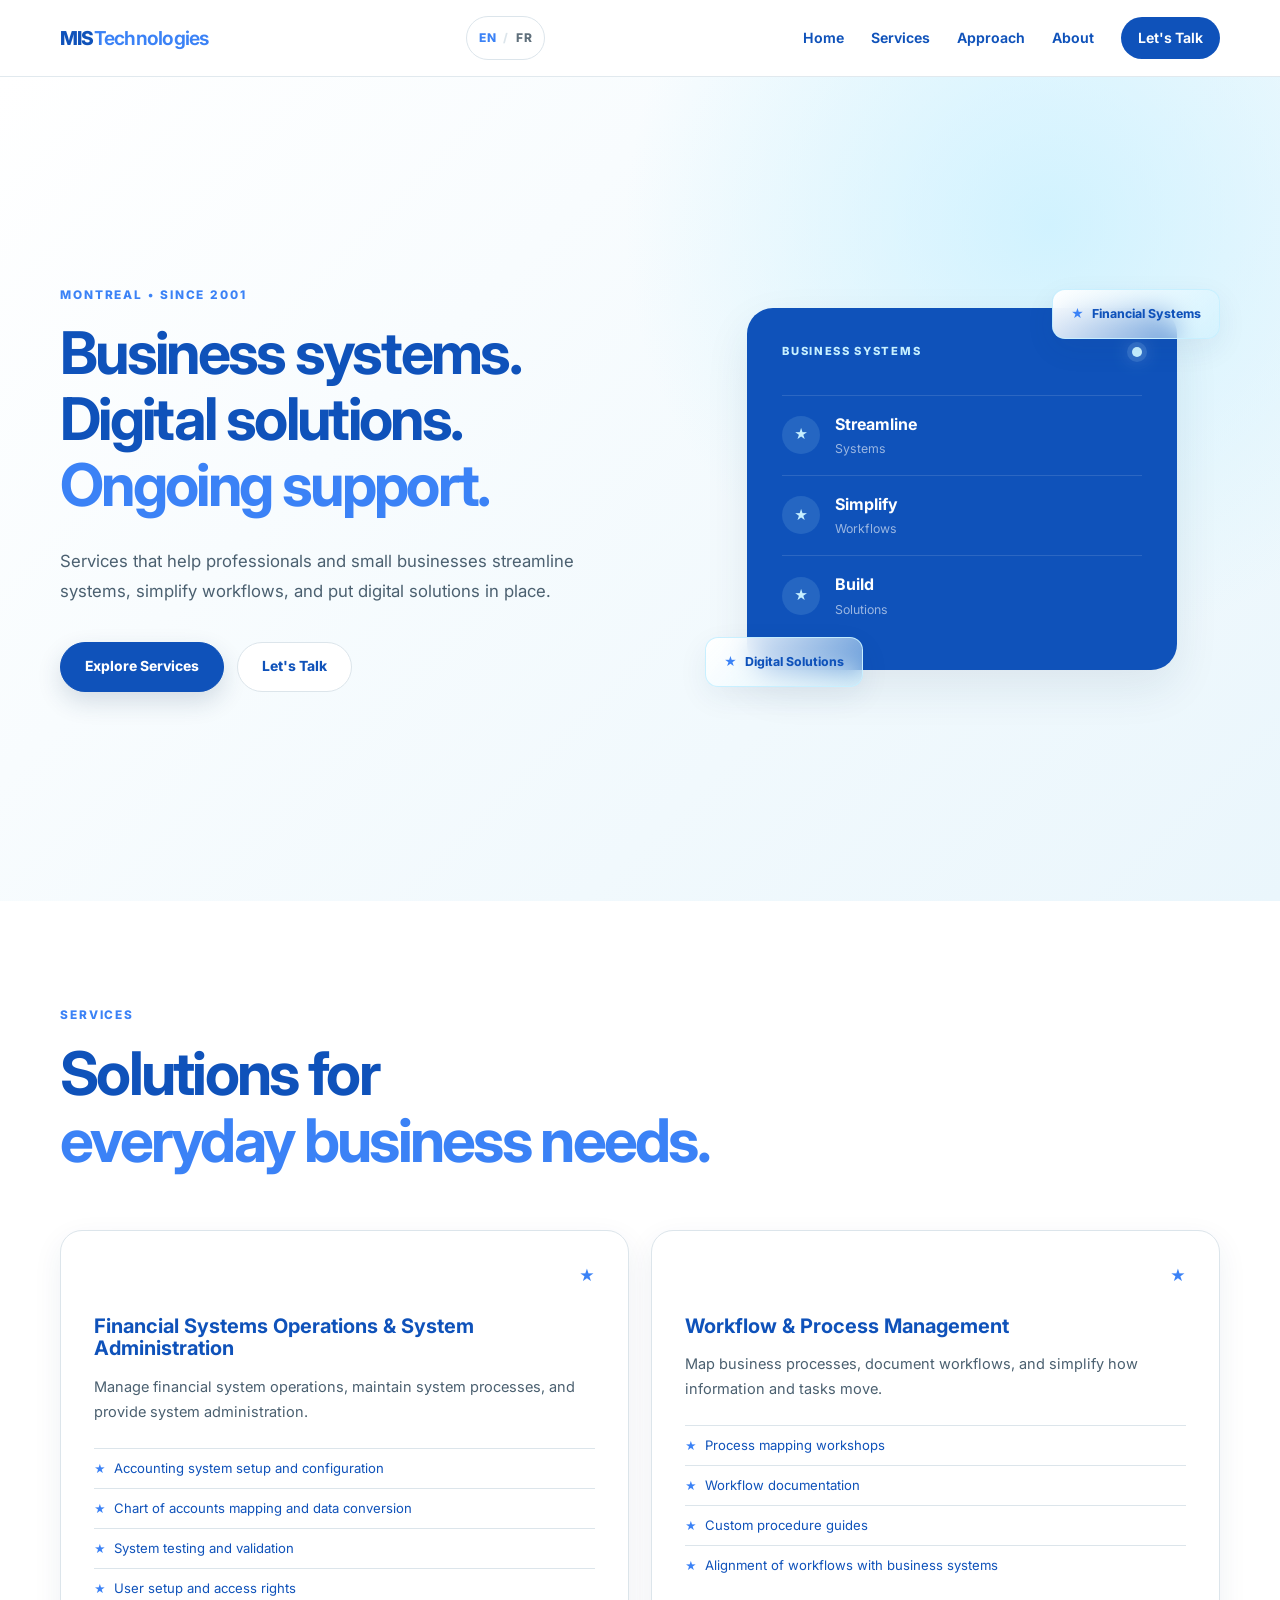
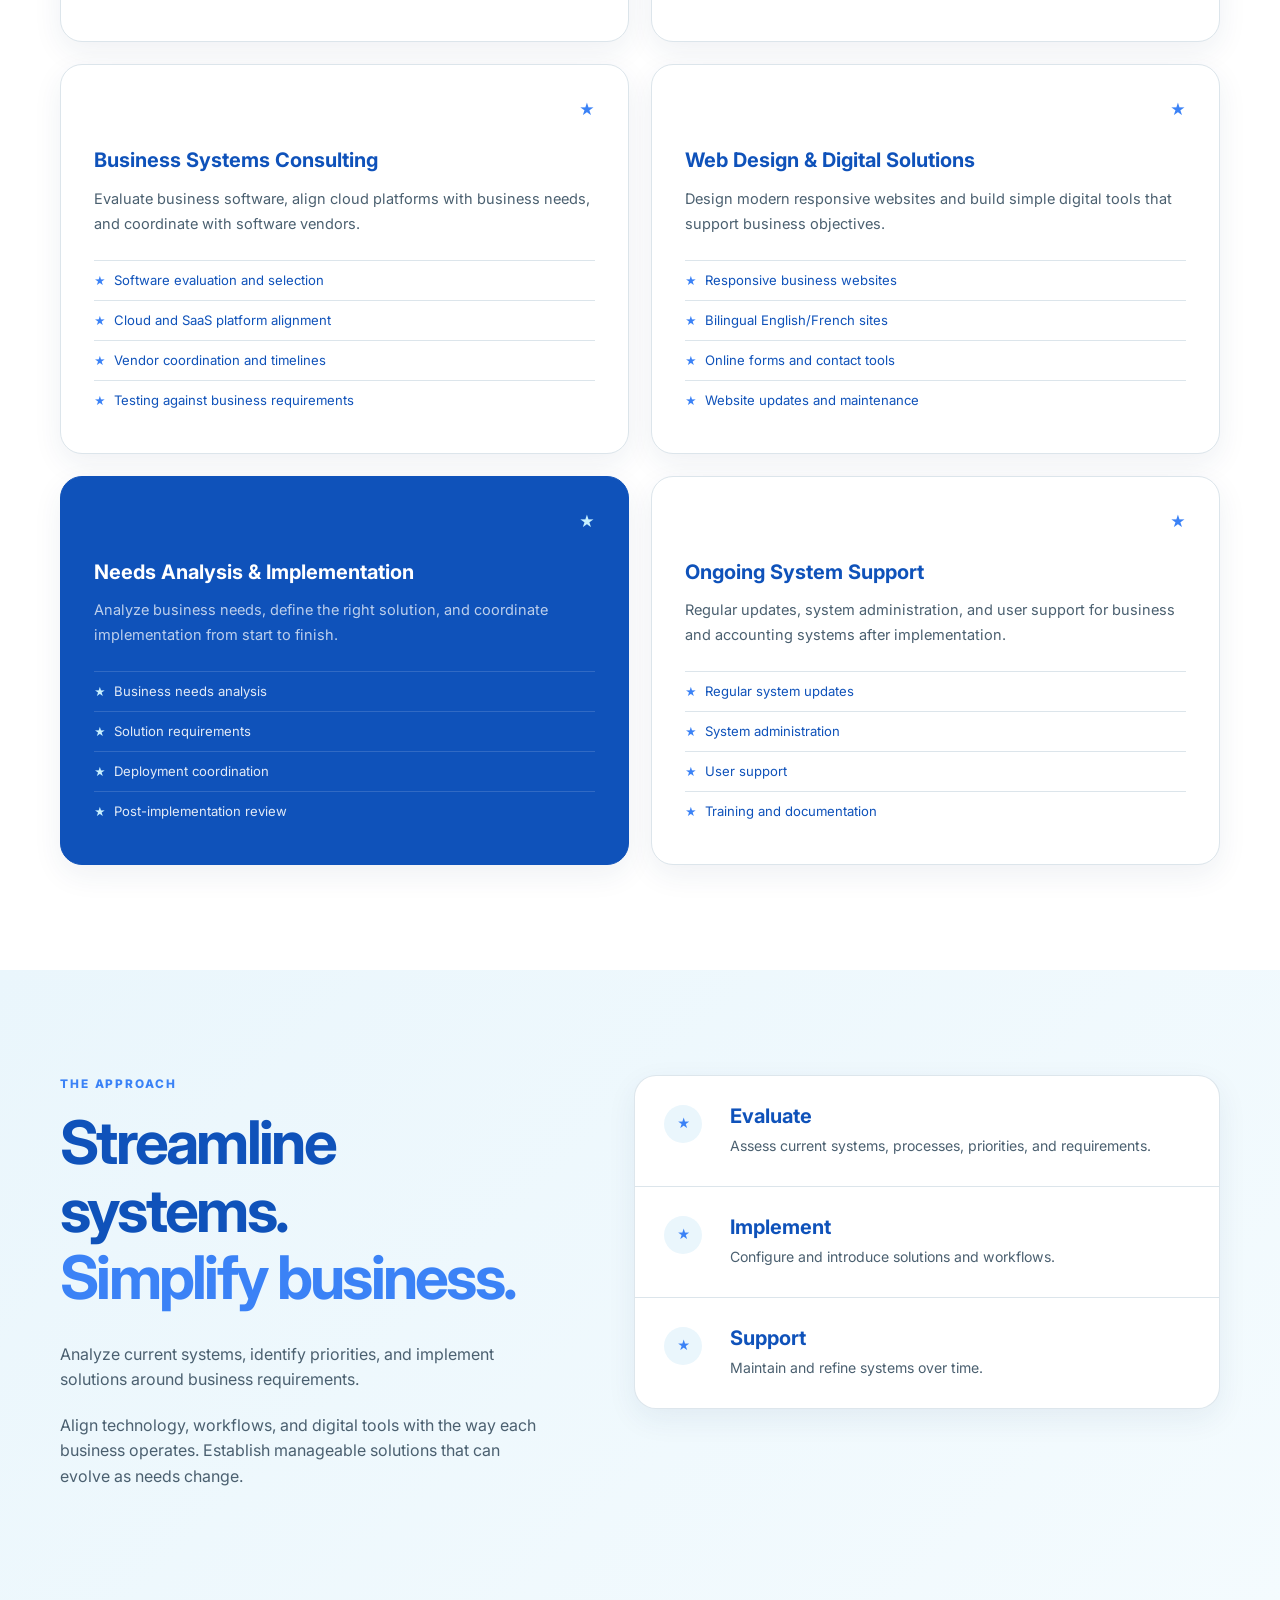
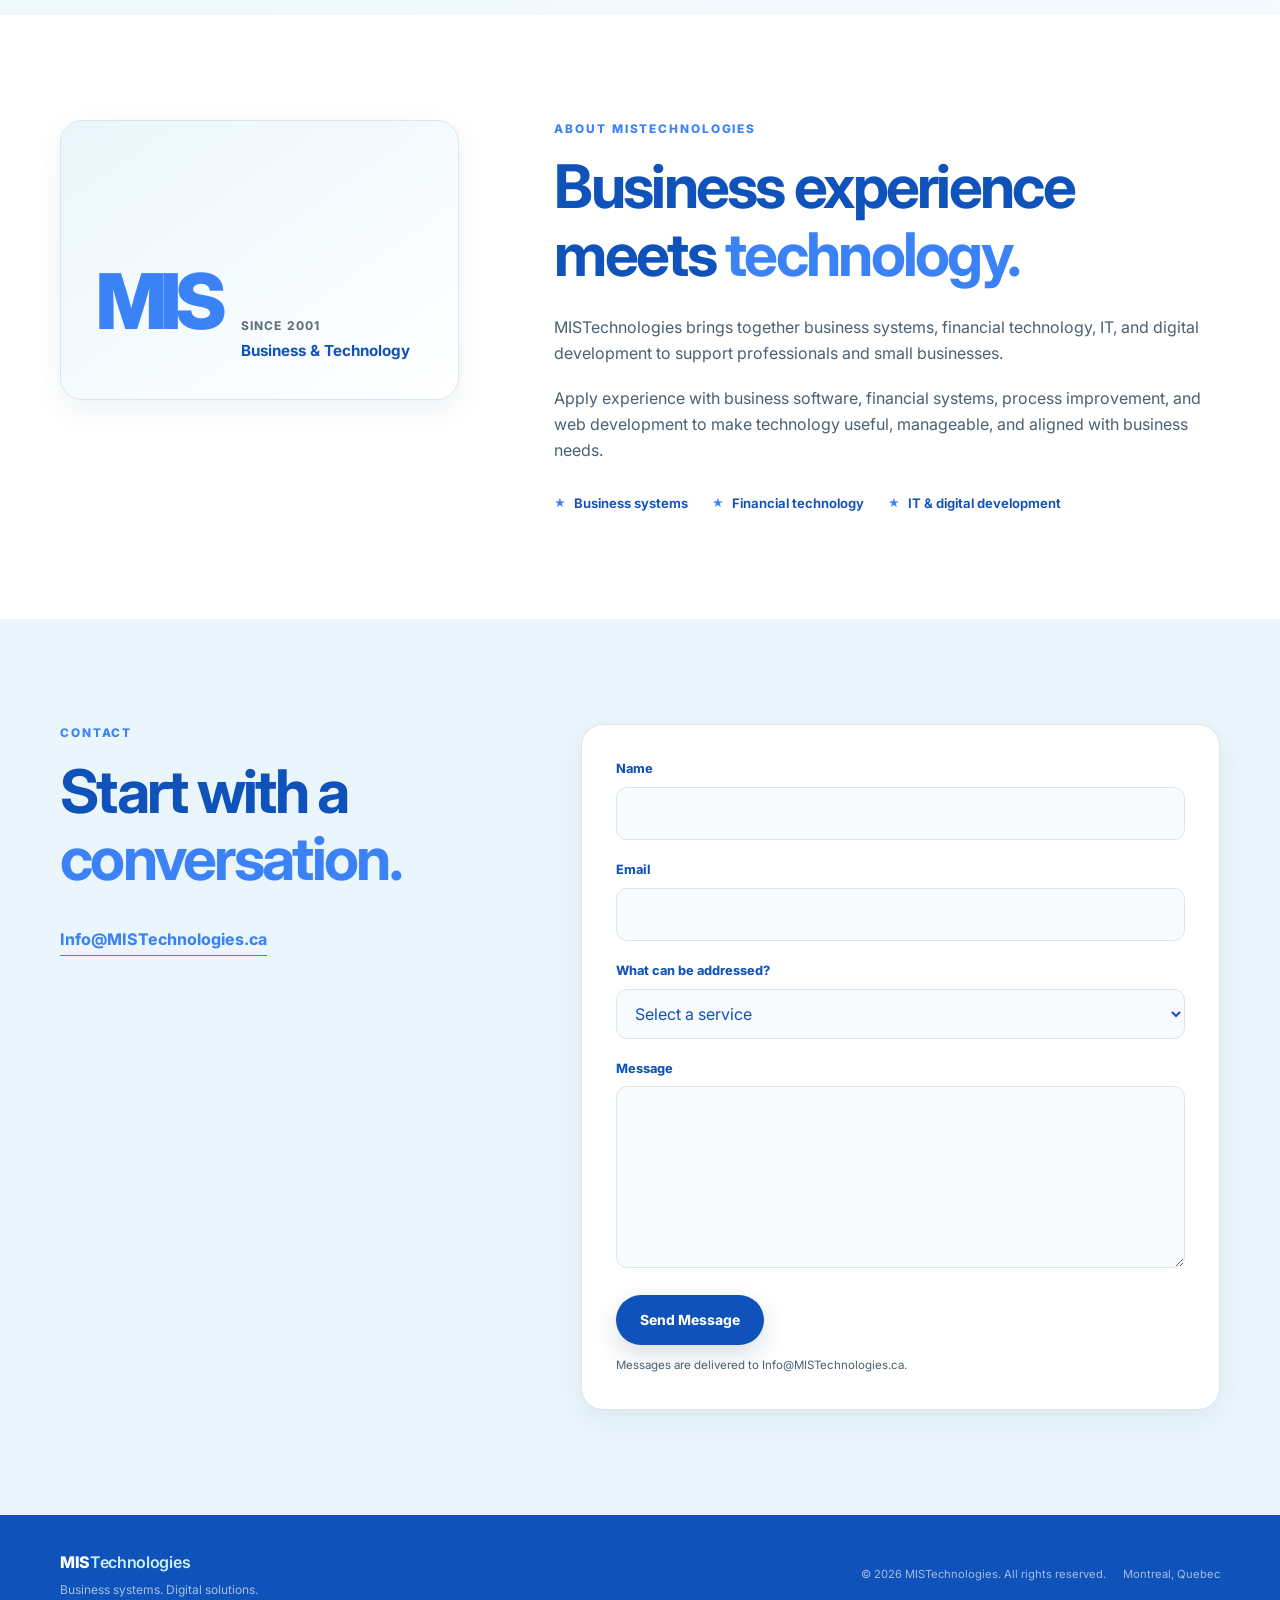
==== index.html @ 63d6f33b "Add files via upload" ====
<!DOCTYPE html>
<html lang="en">
<head>
  <meta charset="UTF-8">
  <meta name="viewport" content="width=device-width, initial-scale=1.0">

  <meta name="description" content="Business systems, financial systems, workflow, IT, web design, and digital solutions for professionals and small businesses in Montreal.">
  <link rel="canonical" href="https://mistechnologies.ca/">
  <meta property="og:type" content="website">
  <meta property="og:url" content="https://mistechnologies.ca/">
  <meta property="og:title" content="MISTechnologies | Business Systems &amp; Digital Solutions">
  <meta property="og:description" content="Business systems, workflows, and digital solutions for professionals and small businesses. Montreal, since 2001.">
  <meta property="og:image" content="https://mistechnologies.ca/og-image.png">
  <meta property="og:image:width" content="1200">
  <meta property="og:image:height" content="630">
  <meta name="twitter:card" content="summary_large_image">
  <meta name="theme-color" content="#0F52BA">
  <link rel="icon" href="data:image/svg+xml,%3Csvg xmlns='http://www.w3.org/2000/svg' viewBox='0 0 64 64'%3E%3Crect width='64' height='64' rx='14' fill='%230F52BA'/%3E%3Ctext x='32' y='43' font-family='Arial,sans-serif' font-size='30' font-weight='700' fill='%23fff' text-anchor='middle'%3EM%3C/text%3E%3C/svg%3E">
  <link rel="preconnect" href="https://fonts.googleapis.com">
  <link rel="preconnect" href="https://fonts.gstatic.com" crossorigin>
  <link rel="stylesheet" href="https://fonts.googleapis.com/css2?family=Inter:wght@400;500;600;700;800&display=swap">

  <title>MISTechnologies | Business Systems &amp; Digital Solutions</title>

  <link rel="stylesheet" href="styles.css?v=7">
</head>

<body>

  <!-- ================= HEADER ================= -->

  <header class="site-header">
    <div class="container nav-container">

      <a href="#home" class="logo" aria-label="MISTechnologies home">
        <span class="logo-main">MIS</span><span class="logo-tech">Technologies</span>
      </a>

      <div class="header-actions">

        <button
          class="language-toggle"
          id="languageToggle"
          type="button"
          aria-label="Change language"
        >
          <span id="languageCurrent">EN</span>
          <span class="language-divider">/</span>
          <span id="languageOther">FR</span>
        </button>

        <button
          class="menu-toggle"
          id="menuToggle"
          type="button"
          aria-label="Open navigation"
          aria-expanded="false"
          aria-controls="mainNav"
        >
          <span></span>
          <span></span>
          <span></span>
        </button>

      </div>

      <nav class="main-nav" id="mainNav">

        <a href="#home" data-i18n="nav.home">Home</a>

        <a href="#services" data-i18n="nav.services">Services</a>

        <a href="#approach" data-i18n="nav.approach">Approach</a>

        <a href="#about" data-i18n="nav.about">About</a>

        <a href="#contact" class="nav-cta" data-i18n="nav.contact">
          Let's Talk
        </a>

      </nav>

    </div>
  </header>


  <main>

    <!-- ================= HERO ================= -->

    <section id="home" class="hero">

      <div class="container hero-grid">

        <div class="hero-content reveal">

          <p class="eyebrow" data-i18n="hero.eyebrow">
            MONTREAL • SINCE 2001
          </p>

          <h1 data-i18n-html="hero.title">
            Business systems.<br>
            Digital solutions.<br>
            <span>Ongoing support.</span>
          </h1>

          <p class="hero-text" data-i18n="hero.text">
            Services that help professionals and small businesses streamline systems, simplify workflows, and put digital solutions in place.
          </p>

          <div class="hero-actions">

            <a
              href="#services"
              class="btn btn-primary"
              data-i18n="hero.primary"
            >
              Explore Services
            </a>

            <a
              href="#contact"
              class="btn btn-secondary"
              data-i18n="hero.secondary"
            >
              Let's Talk
            </a>

          </div>

        </div>


        <!-- Hero visual -->

        <div class="hero-visual reveal">

          <div class="hero-glow"></div>

          <div class="systems-card">

            <div class="systems-card-header">

              <span
                class="systems-card-label"
                data-i18n="visual.title"
              >
                Business Systems
              </span>

              <span class="systems-card-status">
                <span class="status-dot"></span>
              </span>

            </div>


            <div class="systems-list">

              <div class="systems-row">

                <div class="systems-row-icon">
                  ★
                </div>

                <div>
                  <strong data-i18n="visual.organize">
                  Streamline
                  </strong>

                  <small data-i18n="visual.systems">
                    Systems
                  </small>
                </div>

              </div>


              <div class="systems-row">

                <div class="systems-row-icon">
                  ★
                </div>

                <div>
                  <strong data-i18n="visual.simplify">
                    Simplify
                  </strong>

                  <small data-i18n="visual.workflows">
                    Workflows
                  </small>
                </div>

              </div>


              <div class="systems-row">

                <div class="systems-row-icon">
                  ★
                </div>

                <div>
                  <strong data-i18n="visual.create">
                  Build
                  </strong>

                  <small data-i18n="visual.solutions">
                    Solutions
                  </small>
                </div>

              </div>

            </div>

          </div>


          <div
            class="floating-card floating-one"
            data-i18n="visual.financial"
          >
            Financial Systems
          </div>

          <div
            class="floating-card floating-two"
            data-i18n="visual.digital"
          >
            Digital Solutions
          </div>

        </div>

      </div>

    </section>


    <!-- ================= SERVICES ================= -->

    <section id="services" class="section services-section">

      <div class="container">

        <div class="section-heading reveal">

          <p class="eyebrow" data-i18n="services.eyebrow">
            SERVICES
          </p>

          <h2 data-i18n-html="services.title">
            Solutions for<br>
            <span>everyday business needs.</span>
          </h2>

        </div>


        <div class="services-grid">


          <!-- Service 1 -->

          <article class="service-card reveal">

            <div class="service-top">

              <span class="service-star">★</span>

            </div>

            <h3 data-i18n="services.one.title">
              Financial Systems Operations &amp; System Administration
            </h3>

            <p data-i18n="services.one.text">
              Manage financial system operations, maintain system processes, and provide system administration.
            </p>

            <ul class="service-list">

              <li data-i18n="services.one.item1">
              Accounting system setup and configuration
              </li>

              <li data-i18n="services.one.item2">
              Chart of accounts mapping and data conversion
              </li>

              <li data-i18n="services.one.item3">
              System testing and validation
              </li>

              <li data-i18n="services.one.item4">
              User setup and access rights
              </li>

            </ul>

          </article>


          <!-- Service 2 -->

          <article class="service-card reveal">

            <div class="service-top">

              <span class="service-star">★</span>

            </div>

            <h3 data-i18n="services.two.title">
              Workflow &amp; Process Management
            </h3>

            <p data-i18n="services.two.text">
              Map business processes, document workflows, and simplify how information and tasks move.
            </p>

            <ul class="service-list">

              <li data-i18n="services.two.item1">
              Process mapping workshops
              </li>

              <li data-i18n="services.two.item2">
              Workflow documentation
              </li>

              <li data-i18n="services.two.item3">
              Custom procedure guides
              </li>

              <li data-i18n="services.two.item4">
              Alignment of workflows with business systems
              </li>

            </ul>

          </article>


          <!-- Service 3 -->

          <article class="service-card reveal">

            <div class="service-top">

              <span class="service-star">★</span>

            </div>

            <h3 data-i18n="services.three.title">
              Business Systems Consulting
            </h3>

            <p data-i18n="services.three.text">
              Evaluate business software, align cloud platforms with business needs, and coordinate with software vendors.
            </p>

            <ul class="service-list">

              <li data-i18n="services.three.item1">
              Software evaluation and selection
              </li>

              <li data-i18n="services.three.item2">
              Cloud and SaaS platform alignment
              </li>

              <li data-i18n="services.three.item3">
              Vendor coordination and timelines
              </li>

              <li data-i18n="services.three.item4">
              Testing against business requirements
              </li>

            </ul>

          </article>


          <!-- Service 4 -->

          <article class="service-card reveal">

            <div class="service-top">

              <span class="service-star">★</span>

            </div>

            <h3 data-i18n="services.four.title">
              Web Design &amp; Digital Solutions
            </h3>

            <p data-i18n="services.four.text">
            Design modern responsive websites and build simple digital tools that support business objectives.
            </p>

            <ul class="service-list">

              <li data-i18n="services.four.item1">
              Responsive business websites
              </li>

              <li data-i18n="services.four.item2">
              Bilingual English/French sites
              </li>

              <li data-i18n="services.four.item3">
              Online forms and contact tools
              </li>

              <li data-i18n="services.four.item4">
              Website updates and maintenance
              </li>

            </ul>

          </article>


          <!-- Service 5 -->

          <article class="service-card service-card-featured reveal">

            <div class="service-top">

              <span class="service-star">★</span>

            </div>

            <h3 data-i18n="services.five.title">
              Needs Analysis &amp; Implementation
            </h3>

            <p data-i18n="services.five.text">
              Analyze business needs, define the right solution, and coordinate implementation from start to finish.
            </p>

            <ul class="service-list">

              <li data-i18n="services.five.item1">
              Business needs analysis
              </li>

              <li data-i18n="services.five.item2">
              Solution requirements
              </li>

              <li data-i18n="services.five.item3">
              Deployment coordination
              </li>

              <li data-i18n="services.five.item4">
              Post-implementation review
              </li>

            </ul>

          </article>

          <!-- Service 6 -->

          <article class="service-card reveal">

            <div class="service-top">

              <span class="service-star">★</span>

            </div>

            <h3 data-i18n="services.six.title">
              Ongoing System Support
            </h3>

            <p data-i18n="services.six.text">
              Regular updates, system administration, and user support for business and accounting systems after implementation.
            </p>

            <ul class="service-list">

              <li data-i18n="services.six.item1">
                Regular system updates
              </li>

              <li data-i18n="services.six.item2">
                System administration
              </li>

              <li data-i18n="services.six.item3">
                User support
              </li>

              <li data-i18n="services.six.item4">
                Training and documentation
              </li>

            </ul>

          </article>


        </div>

      </div>

    </section>


    <!-- ================= APPROACH ================= -->

    <section id="approach" class="section approach-section">

      <div class="container approach-grid">

        <div class="approach-content reveal">

          <p class="eyebrow" data-i18n="approach.eyebrow">
            THE APPROACH
          </p>

          <h2 data-i18n-html="approach.title">
            Streamline systems.<br>
            <span>Simplify business.</span>
          </h2>

          <p data-i18n="approach.text1">
            Analyze current systems, identify priorities, and implement solutions around business requirements.
          </p>

          <p data-i18n="approach.text2">
            Align technology, workflows, and digital tools with the way
            each business operates. Establish manageable solutions that
            can evolve as needs change.
          </p>

        </div>


        <div class="steps reveal">


          <!-- Evaluate -->

          <div class="step">

            <div class="step-icon">
              ★
            </div>

            <div class="step-content">

              <h3 data-i18n="approach.evaluate.title">
                Evaluate
              </h3>

              <p data-i18n="approach.evaluate.text">
                Assess current systems, processes, priorities,
                and requirements.
              </p>

            </div>

          </div>


          <!-- Implement -->

          <div class="step">

            <div class="step-icon">
              ★
            </div>

            <div class="step-content">

              <h3 data-i18n="approach.implement.title">
                Implement
              </h3>

              <p data-i18n="approach.implement.text">
            Configure and introduce solutions and workflows.
              </p>

            </div>

          </div>


          <!-- Support -->

          <div class="step">

            <div class="step-icon">
              ★
            </div>

            <div class="step-content">

              <h3 data-i18n="approach.support.title">
                Support
              </h3>

              <p data-i18n="approach.support.text">
            Maintain and refine systems over time.
              </p>

            </div>

          </div>

        </div>

      </div>

    </section>


    <!-- ================= ABOUT ================= -->

    <section id="about" class="section about-section">

      <div class="container about-grid">

        <div class="about-card reveal">

          <div class="about-mark">
            MIS
          </div>

          <div class="about-card-text">

            <span data-i18n="about.since">
              Since 2001
            </span>

            <strong data-i18n="about.business">
              Business &amp; Technology
            </strong>

          </div>

        </div>


        <div class="about-content reveal">

          <p class="eyebrow" data-i18n="about.eyebrow">
            ABOUT MISTECHNOLOGIES
          </p>

          <h2 data-i18n-html="about.title">
            Business experience meets <span>technology.</span>
          </h2>

          <p data-i18n="about.text1">
            MISTechnologies brings together business systems, financial technology, IT, and digital development to support professionals and small businesses.
          </p>

          <p data-i18n="about.text2">
            Apply experience with business software, financial
            systems, process improvement, and web development to
            make technology useful, manageable, and aligned with
            business needs.
          </p>


          <div class="about-points">

            <div>
              <span class="check">★</span>
              <span data-i18n="about.point1">
            Business systems
              </span>
            </div>

            <div>
              <span class="check">★</span>
              <span data-i18n="about.point2">
            Financial technology
              </span>
            </div>

            <div>
              <span class="check">★</span>
              <span data-i18n="about.point3">
                IT &amp; digital development
              </span>
            </div>

          </div>

        </div>

      </div>

    </section>


    <!-- ================= CONTACT ================= -->

    <section id="contact" class="section contact-section">

      <div class="container contact-grid">

        <div class="contact-content reveal">

          <p class="eyebrow" data-i18n="contact.eyebrow">
            CONTACT
          </p>

          <h2 data-i18n-html="contact.title">
            Start with a<br>
            <span>conversation.</span>
          </h2>

          <a
            href="mailto:Info@MISTechnologies.ca"
            class="contact-email"
          >
            Info@MISTechnologies.ca
          </a>

        </div>


        <form
          class="contact-form reveal"
          id="contactForm"
          action="https://formspree.io/f/mdekyagw"
          method="POST"
        >

          <!-- Formspree: email subject and spam honeypot -->
          <input
            type="hidden"
            name="_subject"
            id="formSubject"
            value="Business inquiry — MISTechnologies"
          >

          <input
            type="text"
            name="_gotcha"
            class="form-honeypot"
            tabindex="-1"
            autocomplete="off"
            aria-hidden="true"
          >

          <div class="form-group">

            <label
              for="name"
              data-i18n="form.name"
            >
              Name
            </label>

            <input
              type="text"
              id="name"
              name="name"
              autocomplete="name"
              required
            >

          </div>


          <div class="form-group">

            <label
              for="email"
              data-i18n="form.email"
            >
              Email
            </label>

            <input
              type="email"
              id="email"
              name="email"
              autocomplete="email"
              required
            >

          </div>


          <div class="form-group">

            <label
              for="service"
              data-i18n="form.service"
            >
              What can be addressed?
            </label>

            <select id="service" name="service">

              <option
                value=""
                data-i18n="form.selectService"
              >
                Select a service
              </option>

              <option
                value="Financial Systems Operations & System Administration"
                data-i18n="services.one.title"
              >
              Financial Systems Operations &amp; System Administration
              </option>

              <option
                value="Workflow & Process Management"
                data-i18n="services.two.title"
              >
                Workflow &amp; Process Management
              </option>

              <option
                value="Business Systems Consulting"
                data-i18n="services.three.title"
              >
                Business Systems Consulting
              </option>

              <option
                value="Web Design & Digital Solutions"
                data-i18n="services.four.title"
              >
                Web Design &amp; Digital Solutions
              </option>

              <option
                value="Needs Analysis & Implementation"
                data-i18n="services.five.title"
              >
              Needs Analysis &amp; Implementation
              </option>

              <option
                value="Ongoing System Support"
                data-i18n="services.six.title"
              >
                Ongoing System Support
              </option>

              <option
                value="Other"
                data-i18n="form.other"
              >
                Other
              </option>

            </select>

          </div>


          <div class="form-group">

            <label
              for="message"
              data-i18n="form.message"
            >
              Message
            </label>

            <textarea
              id="message"
              name="message"
              rows="6"
              required
            ></textarea>

          </div>


          <button
            type="submit"
            class="btn btn-primary"
            data-i18n="form.button"
          >
            Send Message
          </button>

          <p
            class="form-note"
            data-i18n="form.note"
          >
            Messages are delivered to Info@MISTechnologies.ca.
          </p>

          <p
            class="form-status"
            id="formStatus"
            role="status"
            aria-live="polite"
            hidden
          ></p>

        </form>

      </div>

    </section>

  </main>


  <!-- ================= FOOTER ================= -->

  <footer class="site-footer">

    <div class="container footer-inner">

      <div class="footer-brand">

        <div class="footer-logo">
          MIS<span>Technologies</span>
        </div>

        <p data-i18n="footer.tagline">
            Business systems. Digital solutions.
        </p>

      </div>


      <div class="footer-meta">

        <span>
          © <span id="currentYear"></span>
          MISTechnologies.
          <span data-i18n="footer.rights">
            All rights reserved.
          </span>
        </span>

        <span data-i18n="footer.location">
          Montreal, Quebec
        </span>

      </div>

    </div>

  </footer>


  <script src="script.js?v=7"></script>

</body>
</html>
---- styles.css ----
/* =========================================================
   MISTechnologies
   Clean Responsive Design System
   Ice Crystal Palette
   ========================================================= */

:root {
  --white: #FFFFFF;
  --ink: #0F52BA;
  --blue: #3B82F6;
  --crystal: #C7F0FF;
  --pale-blue: #EAF6FC;

  --ink-soft: #4B6070;
  --muted: #5F6F7B;

  --line: #DCE5EB;
  --surface: #F8FBFD;

  --shadow: 0 18px 45px rgba(27, 54, 93, 0.09);
  --shadow-soft: 0 10px 30px rgba(27, 54, 93, 0.07);

  --radius: 22px;
  --radius-small: 14px;

  --max-width: 1160px;
}


/* =========================================================
   RESET & ACCESSIBILITY FOCUS
   ========================================================= */

* {
  box-sizing: border-box;
  margin: 0;
  padding: 0;
}

html {
  scroll-behavior: smooth;
}

body {
  background: var(--white);
  color: var(--ink);

  font-family:
    Inter,
    ui-sans-serif,
    -apple-system,
    BlinkMacSystemFont,
    "Segoe UI",
    sans-serif;

  line-height: 1.6;
  overflow-x: hidden;
}

a,
button,
input,
select,
textarea {
  font: inherit;
  -webkit-tap-highlight-color: transparent; }

/* Enhanced Focus States for Accessibility */ a:focus-visible, button:focus-visible, input:focus-visible, select:focus-visible, textarea:focus-visible {
  outline: 2px solid var(--blue);
  outline-offset: 3px;
}

a {
  color: inherit;
  text-decoration: none;
}

img {
  display: block;
  max-width: 100%;
}


/* =========================================================
   GENERAL
   ========================================================= */

.container {
  width: min(calc(100% - 40px), var(--max-width));
  margin-inline: auto;
}

.section {
  padding: 105px 0;
}

.eyebrow {
  margin-bottom: 15px;

  color: var(--blue);

  font-size: 0.74rem;
  font-weight: 800;

  letter-spacing: 0.16em;
  text-transform: uppercase;
}

h1,
h2,
h3 {
  color: var(--ink);
  line-height: 1.12;
}

h1,
h2 {
  letter-spacing: -0.045em;
}

h1 {
  font-size: clamp(2.9rem, 7vw, 5.7rem); }

h2 {
  font-size: clamp(2.2rem, 4.7vw, 3.8rem); }

h3 {
  font-size: 1.25rem;
}

p {
  color: var(--ink-soft);
}


/* =========================================================
   HEADER
   ========================================================= */

.site-header {
  position: sticky;
  top: 0;
  z-index: 100;

  background: rgba(255, 255, 255, 0.94);

  border-bottom:
    1px solid rgba(220, 229, 235, 0.85);

  backdrop-filter: blur(16px);
}

.nav-container {
  position: relative;

  min-height: 76px;

  display: flex;
  align-items: center;

  gap: 20px;
}

.logo {
  display: inline-flex;
  align-items: baseline;

  font-size: 1.2rem;
  font-weight: 800;

  letter-spacing: -0.04em;
  white-space: nowrap;
}

.logo-main {
  color: var(--ink);
}

.logo-tech {
  color: var(--blue);
  font-weight: 650;
}

.header-actions {
  margin-left: auto;

  display: flex;
  align-items: center;
  gap: 12px;
}

.language-toggle {
  border: 1px solid var(--line);
  border-radius: 999px;

  background: var(--white);
  color: var(--ink);

  padding: 7px 12px;

  min-height: 44px;

  display: inline-flex;
  align-items: center;
  gap: 7px;

  cursor: pointer;

  font-size: 0.75rem;
  font-weight: 800;
  letter-spacing: 0.05em;

  transition:
    border-color 0.2s ease,
    box-shadow 0.2s ease,
    transform 0.2s ease;
}

.language-toggle:hover {
  border-color: var(--blue);

  box-shadow:
    0 7px 18px rgba(59, 130, 246, 0.12);

  transform: translateY(-1px);
}

.language-divider {
  color: var(--line);
}

#languageCurrent {
  color: var(--blue);
}

#languageOther {
  color: var(--muted);
}

.main-nav {
  margin-left: auto;

  display: flex;
  align-items: center;
  gap: 27px;
}

.main-nav a {
  color: var(--ink);

  font-size: 0.88rem;
  font-weight: 650;

  transition:
    color 0.2s ease,
    transform 0.2s ease;
}

.main-nav a:hover {
  color: var(--blue);
  transform: translateY(-1px);
}

.main-nav .nav-cta {
  padding: 10px 17px;

  border-radius: 999px;

  background: var(--ink);
  color: var(--white);
}

.main-nav .nav-cta:hover {
  background: var(--blue);
  color: var(--white);
}

.menu-toggle {
  display: none;

  width: 42px;
  height: 42px;

  border: 0;
  border-radius: 11px;

  background: var(--pale-blue);

  align-items: center;
  justify-content: center;

  flex-direction: column;
  gap: 5px;
}

.menu-toggle span {
  display: block;

  width: 20px;
  height: 2px;

  border-radius: 2px;

  background: var(--ink);
}


/* =========================================================
   HERO
   ========================================================= */

.hero {
  position: relative;

  min-height: calc(100vh - 76px);

  display: flex;
  align-items: center;

  padding: 100px 0;

  background:
    radial-gradient(
      circle at 82% 18%,
      rgba(199, 240, 255, 0.78),
      transparent 34%
    ),
    linear-gradient(
      135deg,
      var(--white) 0%,
      var(--pale-blue) 100%
    );

  overflow: hidden;
}

.hero-grid {
  display: grid;

  grid-template-columns:
    minmax(0, 1.05fr)
    minmax(0, 0.95fr);

  align-items: center;

  gap: 75px;
}

.hero-content {
  max-width: 700px;
}

.hero h1 {
  margin-bottom: 28px;

  font-size: clamp(2.65rem, 4.6vw, 4rem);
}

.hero h1 span,
.section-heading h2 span,
.approach-content h2 span,
.about-content h2 span,
.contact-content h2 span {
  color: var(--blue);
}

.hero-text {
  max-width: 600px;

  margin-bottom: 35px;

  font-size: 1.05rem;
  line-height: 1.8;
}

.hero-actions {
  display: flex;
  flex-wrap: wrap;
  gap: 13px;
}


/* =========================================================
   BUTTONS
   ========================================================= */

.btn {
  min-height: 50px;

  display: inline-flex;
  align-items: center;
  justify-content: center;

  padding: 0 24px;

  border-radius: 999px;

  font-size: 0.87rem;
  font-weight: 750;

  transition:
    transform 0.2s ease,
    box-shadow 0.2s ease,
    background 0.2s ease,
    border-color 0.2s ease;
}

.btn:hover {
  transform: translateY(-2px);
}

.btn-primary {
  border: 1px solid var(--ink);

  background: var(--ink);
  color: var(--white);

  box-shadow:
    0 10px 25px rgba(27, 54, 93, 0.16);
}

.btn-primary:hover {
  border-color: var(--blue);

  background: var(--blue);

  box-shadow:
    0 12px 30px rgba(59, 130, 246, 0.22); }

.btn-secondary {
  border: 1px solid var(--line);

  background: var(--white);
  color: var(--ink);
}

.btn-secondary:hover {
  border-color: var(--blue);
}


/* =========================================================
   HERO VISUAL (Straight & Engineered Panel)
   ========================================================= */

.hero-visual {
  position: relative;

  min-height: 450px;

  display: flex;
  align-items: center;
  justify-content: center;
}

.hero-glow {
  position: absolute;

  width: 340px;
  height: 340px;

  border-radius: 50%;

  background:
    radial-gradient(
      circle,
      rgba(199, 240, 255, 0.85),
      rgba(234, 246, 252, 0.15) 70%,
      transparent 72%
    );

  filter: blur(3px);
}

.systems-card {
  position: relative;
  z-index: 2;

  width: min(430px, 100%);

  padding: 35px;

  border-radius: 26px;

  background: var(--ink);
  color: var(--white);

  box-shadow: var(--shadow);
  
  /* Tilt removed to ensure clean architectural alignment */ }

.systems-card-header {
  display: flex;
  align-items: center;
  justify-content: space-between;

  margin-bottom: 34px;
}

.systems-card-label {
  color: var(--crystal);

  font-size: 0.7rem;
  font-weight: 800;

  letter-spacing: 0.15em;
  text-transform: uppercase;
}

.status-dot {
  display: block;

  width: 10px;
  height: 10px;

  border-radius: 50%;

  background: var(--crystal);

  box-shadow:
    0 0 0 5px rgba(199, 240, 255, 0.13),
    0 0 20px rgba(199, 240, 255, 0.72);
}

.systems-list {
  display: grid;
}

.systems-row {
  display: flex;
  align-items: center;

  gap: 15px;

  padding: 16px 0;

  border-top:
    1px solid rgba(255, 255, 255, 0.12); }

.systems-row-icon {
  width: 38px;
  height: 38px;

  flex: 0 0 38px;

  display: flex;
  align-items: center;
  justify-content: center;

  border-radius: 50%;

  background:
    rgba(199, 240, 255, 0.12);

  color: var(--crystal);

  font-size: 0.85rem;
}

.systems-row strong {
  display: block;

  color: var(--white);

  font-size: 1rem;
}

.systems-row small {
  display: block;

  margin-top: 2px;

  color:
    rgba(255, 255, 255, 0.58);

  font-size: 0.77rem;
}

.floating-card {
  position: absolute;
  z-index: 3;

  padding: 14px 18px;

  border:
    1px solid rgba(199, 240, 255, 0.95);

  border-radius: 13px;

  background:
    linear-gradient(
      135deg,
      rgba(255, 255, 255, 0.98),
      rgba(199, 240, 255, 0.42)
    );

  color: var(--ink);

  box-shadow: var(--shadow-soft);

  backdrop-filter: blur(12px);

  font-size: 0.77rem;
  font-weight: 750;

  white-space: nowrap;
}

.floating-one {
  top: 25px;
  right: 0;
}

.floating-two {
  bottom: 27px;
  left: 0;
}

.floating-card::before {
  content: "★";

  margin-right: 8px;

  color: var(--blue);
}


/* =========================================================
   SECTION HEADING & SERVICES
   ========================================================= */

.section-heading {
  max-width: 760px;

  margin-bottom: 55px;
}

.section-heading h2 {
  margin-bottom: 21px;
}

.section-heading > p:last-child {
  max-width: 680px;

  font-size: 1rem;
}

.services-section {
  background: var(--white);
}

.services-grid {
  display: grid;

  grid-template-columns: repeat(2, minmax(0, 1fr));

  gap: 22px;
}

.service-card {
  position: relative;

  padding: 33px;

  border:
    1px solid var(--line);

  border-radius: var(--radius);

  background: var(--white);

  box-shadow: var(--shadow-soft);

  transition:
    transform 0.25s ease,
    box-shadow 0.25s ease,
    border-color 0.25s ease;
}

.service-card:hover {
  transform: translateY(-5px);

  border-color:
    rgba(59, 130, 246, 0.28);

  box-shadow: var(--shadow);
}

.service-card-featured {
  background: var(--ink);
  border-color: var(--ink);
}

.service-card-featured h3 {
  color: var(--white);
}

.service-card-featured p {
  color: rgba(255, 255, 255, 0.72);
}

.service-card-featured .service-label {
  color: var(--crystal);
}

.service-card-featured .service-star {
  color: var(--crystal);
}

.service-top {
  display: flex;
  align-items: center;
  justify-content: flex-end;

  margin-bottom: 27px;
}

.service-label {
  color: var(--blue);

  font-size: 0.67rem;
  font-weight: 800;

  letter-spacing: 0.13em;
  text-transform: uppercase;
}

.service-star {
  color: var(--blue);

  font-size: 0.95rem;
}

.service-card h3 {
  margin-bottom: 15px;

  max-width: 530px;
}

.service-card > p {
  margin-bottom: 23px;

  font-size: 0.91rem;
  line-height: 1.72;
}

.service-list {
  list-style: none;
}

.service-list li {
  padding: 9px 0;

  border-top:
    1px solid var(--line);

  color: var(--ink);

  font-size: 0.82rem;
}

.service-list li::before {
  content: "★";

  margin-right: 8px;

  color: var(--blue);

  font-size: 0.7rem;
}

.service-card-featured .service-list li {
  border-color:
    rgba(255, 255, 255, 0.14);

  color: rgba(255, 255, 255, 0.88);
}

.service-card-featured .service-list li::before {
  color: var(--crystal);
}


/* =========================================================
   APPROACH & ABOUT & CONTACT
   ========================================================= */

.approach-section {
  background:
    linear-gradient(
      135deg,
      var(--pale-blue),
      #F4FBFE
    );
}

.approach-grid {
  display: grid;

  grid-template-columns:
    minmax(0, 0.9fr)
    minmax(0, 1.1fr);

  align-items: start;

  gap: 95px;
}

.approach-content h2 {
  margin-bottom: 30px;
}

.approach-content p:not(.eyebrow) {
  max-width: 620px;

  margin-bottom: 20px;
}

.steps {
  display: grid;

  overflow: hidden;

  border:
    1px solid rgba(220, 229, 235, 0.95);

  border-radius: var(--radius);

  background: var(--white);

  box-shadow: var(--shadow-soft);
}

.step {
  display: grid;

  grid-template-columns: 48px 1fr;

  gap: 18px;

  padding: 29px;

  border-bottom:
    1px solid var(--line);
}

.step:last-child {
  border-bottom: 0;
}

.step-icon {
  width: 38px;
  height: 38px;

  display: flex;
  align-items: center;
  justify-content: center;

  border-radius: 50%;

  background: var(--pale-blue);

  color: var(--blue);

  font-size: 0.8rem;
}

.step-content h3 {
  margin-bottom: 7px;
}

.step-content p {
  font-size: 0.88rem;
}

.about-section {
  background: var(--white);
}

.about-grid {
  display: grid;

  grid-template-columns:
    minmax(0, 0.75fr)
    minmax(0, 1.25fr);

  align-items: start;

  gap: 95px;
}

.about-card {
  min-height: 280px;

  padding: 35px;

  display: flex;
  align-items: flex-end;

  border-radius: var(--radius);

  background:
    linear-gradient(
      145deg,
      var(--pale-blue),
      var(--white)
    );

  border:
    1px solid var(--line);

  box-shadow: var(--shadow-soft);
}

.about-mark {
  margin-right: 20px;

  color: var(--blue);

  font-size: clamp(3rem, 6vw, 5rem);
  font-weight: 850;

  letter-spacing: -0.08em;
}

.about-card-text {
  display: flex;
  flex-direction: column;
}

.about-card-text span {
  color: var(--muted);

  font-size: 0.75rem;
  font-weight: 750;

  text-transform: uppercase;
  letter-spacing: 0.1em;
}

.about-card-text strong {
  margin-top: 4px;

  color: var(--ink);

  font-size: 0.95rem;
}

.about-content h2 {
  margin-bottom: 27px;
}

.about-content > p:not(.eyebrow) {
  max-width: 720px;

  margin-bottom: 20px;
}

.about-points {
  display: flex;
  flex-wrap: wrap;

  gap: 12px 24px;

  margin-top: 30px;
}

.about-points > div {
  display: flex;
  align-items: center;

  gap: 8px;

  color: var(--ink);

  font-size: 0.82rem;
  font-weight: 650;
}

.check {
  color: var(--blue);

  font-size: 0.7rem;
}

.contact-section {
  background: var(--pale-blue);
}

.contact-grid {
  display: grid;

  grid-template-columns:
    minmax(0, 0.8fr)
    minmax(0, 1.2fr);

  align-items: start;

  gap: 95px;
}

.contact-content h2 {
  margin-bottom: 24px;
}

.contact-content > p:not(.eyebrow) {
  max-width: 500px;

  margin-bottom: 29px;
}

.contact-email {
  display: inline-block;

  padding-top: 10px;
  padding-bottom: 3px;

  border-bottom:
    1px solid var(--blue);

  color: var(--blue);

  font-weight: 750;
}

.contact-form {
  padding: 34px;

  border:
    1px solid var(--line);

  border-radius: var(--radius);

  background: var(--white);

  box-shadow: var(--shadow-soft);
}

.form-group {
  margin-bottom: 20px;
}

.form-group label {
  display: block;

  margin-bottom: 7px;

  color: var(--ink);

  font-size: 0.8rem;
  font-weight: 750;
}

.form-group input,
.form-group select,
.form-group textarea {
  width: 100%;

  border:
    1px solid var(--line);

  border-radius: 11px;

  padding: 13px 14px;

  background: var(--surface);
  color: var(--ink);

  outline: none;

  transition:
    border-color 0.2s ease,
    box-shadow 0.2s ease;
}

.form-group textarea {
  min-height: 135px;

  resize: vertical;
}

.form-group input:focus,
.form-group select:focus,
.form-group textarea:focus {
  border-color: var(--blue);

  box-shadow:
    0 0 0 3px rgba(59, 130, 246, 0.10);
}

.contact-form .btn {
  border: 0;
}

.form-note {
  margin-top: 11px;

  font-size: 0.72rem;
}

.form-status {
  margin-top: 8px;

  font-size: 0.8rem;
  font-weight: 600;
}

.form-status[data-state="success"] {
  color: #15803D;
}

.form-status[data-state="error"] {
  color: #B91C1C;
}

.form-honeypot {
  position: absolute;
  left: -9999px;

  width: 1px;
  height: 1px;

  opacity: 0;
}

.contact-form .btn:disabled {
  opacity: 0.6;
  cursor: wait;
}

.site-footer {
  padding: 35px 0;

  background: var(--ink);
}

.footer-inner {
  display: flex;
  align-items: center;
  justify-content: space-between;

  gap: 30px;
}

.footer-logo {
  margin-bottom: 5px;

  color: var(--white);

  font-size: 1rem;
  font-weight: 800;

  letter-spacing: -0.02em;
}

.footer-logo span {
  color: var(--crystal);
  font-weight: 600;
}

.site-footer p {
  color: rgba(255, 255, 255, 0.63);

  font-size: 0.75rem;
}

.footer-meta {
  display: flex;
  flex-wrap: wrap;

  justify-content: flex-end;

  gap: 17px;

  color: rgba(255, 255, 255, 0.62);

  font-size: 0.7rem;
}

.reveal {
  opacity: 0;

  transform: translateY(20px);

  transition:
    opacity 0.7s ease,
    transform 0.7s ease;
}

.reveal.visible {
  opacity: 1;

  transform: translateY(0);
}


/* =========================================================
   RESPONSIVE MEDIA QUERIES
   ========================================================= */

@media (max-width: 950px) {
  .section {
    padding: 85px 0;
  }

  .hero-grid,
  .approach-grid,
  .about-grid,
  .contact-grid {
    grid-template-columns: 1fr;
    gap: 55px;
  }

  .hero {
    min-height: auto;
  }

  .hero-content {
    max-width: 750px;
  }

  .hero-visual {
    min-height: 390px;
  }

  .about-card {
    min-height: 220px;
  }

  .services-grid {
    grid-template-columns: repeat(2, minmax(0, 1fr));
  }
}

@media (max-width: 760px) {
  .container {
    width: min(calc(100% - 32px), var(--max-width));
  }

  .nav-container {
    min-height: 70px;
  }

  .header-actions {
    margin-left: auto;
  }

  .menu-toggle {
    display: flex;
  }

  .main-nav {
    position: absolute;
    top: 70px;
    left: 0;
    right: 0;
    display: none;
    margin-left: 0;
    padding: 23px 20px 27px;
    flex-direction: column;
    align-items: flex-start;
    gap: 7px;
    background: var(--white);
    border-bottom: 1px solid var(--line);
    box-shadow: var(--shadow-soft);
  }

  .main-nav.open {
    display: flex;
  }

  .main-nav a {
    width: 100%;
    padding: 8px 0;
  }

  .main-nav .nav-cta {
    width: auto;
    margin-top: 5px;
    padding: 10px 17px;
  }

  .hero {
    padding: 75px 0 80px;
  }

  .hero h1 {
    font-size: clamp(2.65rem, 12vw, 4.2rem);
  }

  .hero-text {
    font-size: 0.98rem;
  }

  .hero-actions {
    flex-direction: column;
  }

  .hero-actions .btn {
    width: 100%;
  }

  .hero-visual {
    min-height: 350px;
  }

  .systems-card {
    padding: 29px;
  }

  .floating-one {
    top: 3px;
    right: 5px;
  }

  .floating-two {
    bottom: -16px;
    left: 5px;
  }

  .services-grid {
    grid-template-columns: 1fr;
  }

  .about-card {
    min-height: 210px;
  }

  .contact-form {
    padding: 27px;
  }

  .footer-inner {
    flex-direction: column;
    align-items: flex-start;
  }

  .footer-meta {
    justify-content: flex-start;
  }
}

@media (max-width: 480px) {
  .container {
    width: min(calc(100% - 28px), var(--max-width));
  }

  .section {
    padding: 70px 0;
  }

  .language-toggle {
    padding: 7px 10px;
  }

  .hero-visual {
    min-height: 315px;
  }

  .systems-card {
    width: 94%;
    padding: 24px;
  }

  .systems-row {
    padding: 13px 0;
  }

  .floating-card {
    padding: 11px 13px;
    font-size: 0.67rem;
  }

  .service-card {
    padding: 27px;
  }

  .step {
    grid-template-columns: 42px 1fr;
    padding: 25px;
  }

  .about-card {
    padding: 27px;
  }

  .about-mark {
    font-size: 3.3rem;
  }

  .about-points {
    flex-direction: column;
    gap: 11px;
  }

  .contact-form {
    padding: 24px;
  }
}

@media (prefers-reduced-motion: reduce) {
  html {
    scroll-behavior: auto;
  }

  *,
  *::before,
  *::after {
    transition-duration: 0.01ms !important;
    animation-duration: 0.01ms !important;
  }

  .reveal {
    opacity: 1;
    transform: none;
  }
}
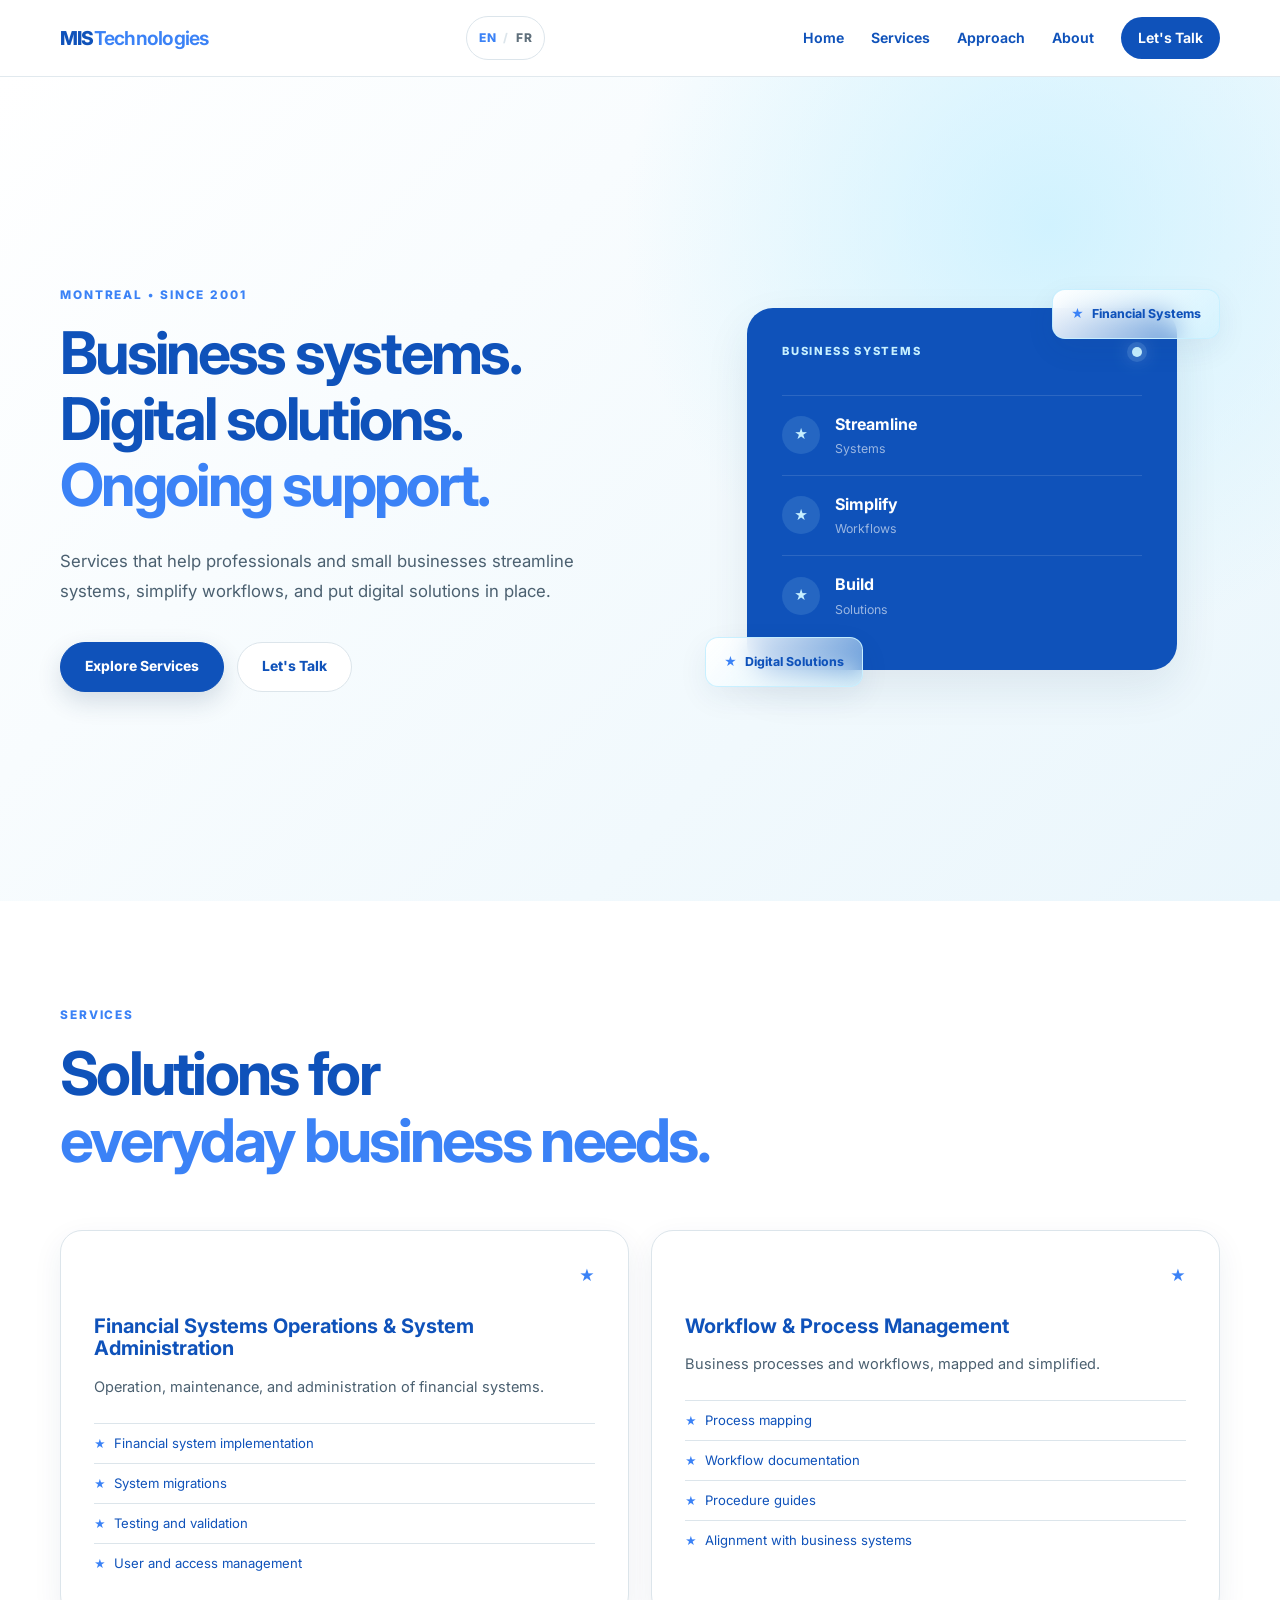
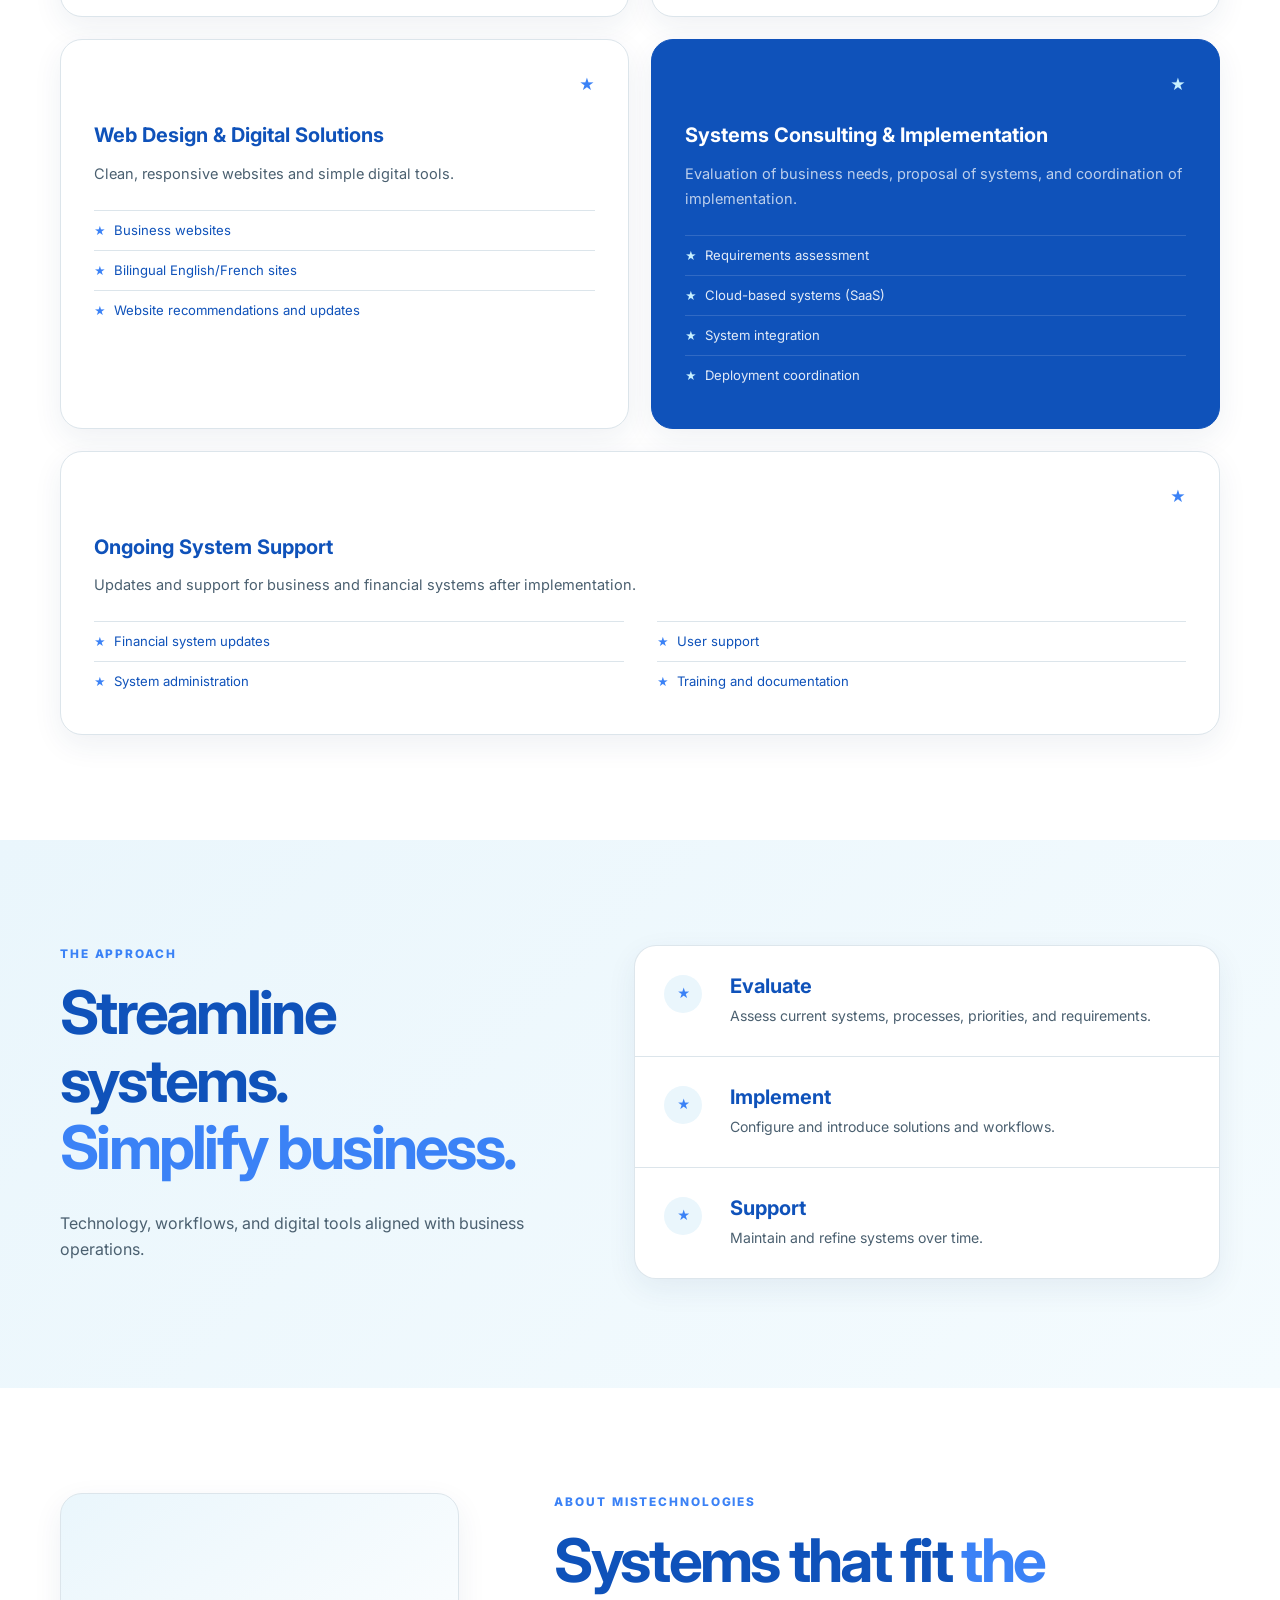
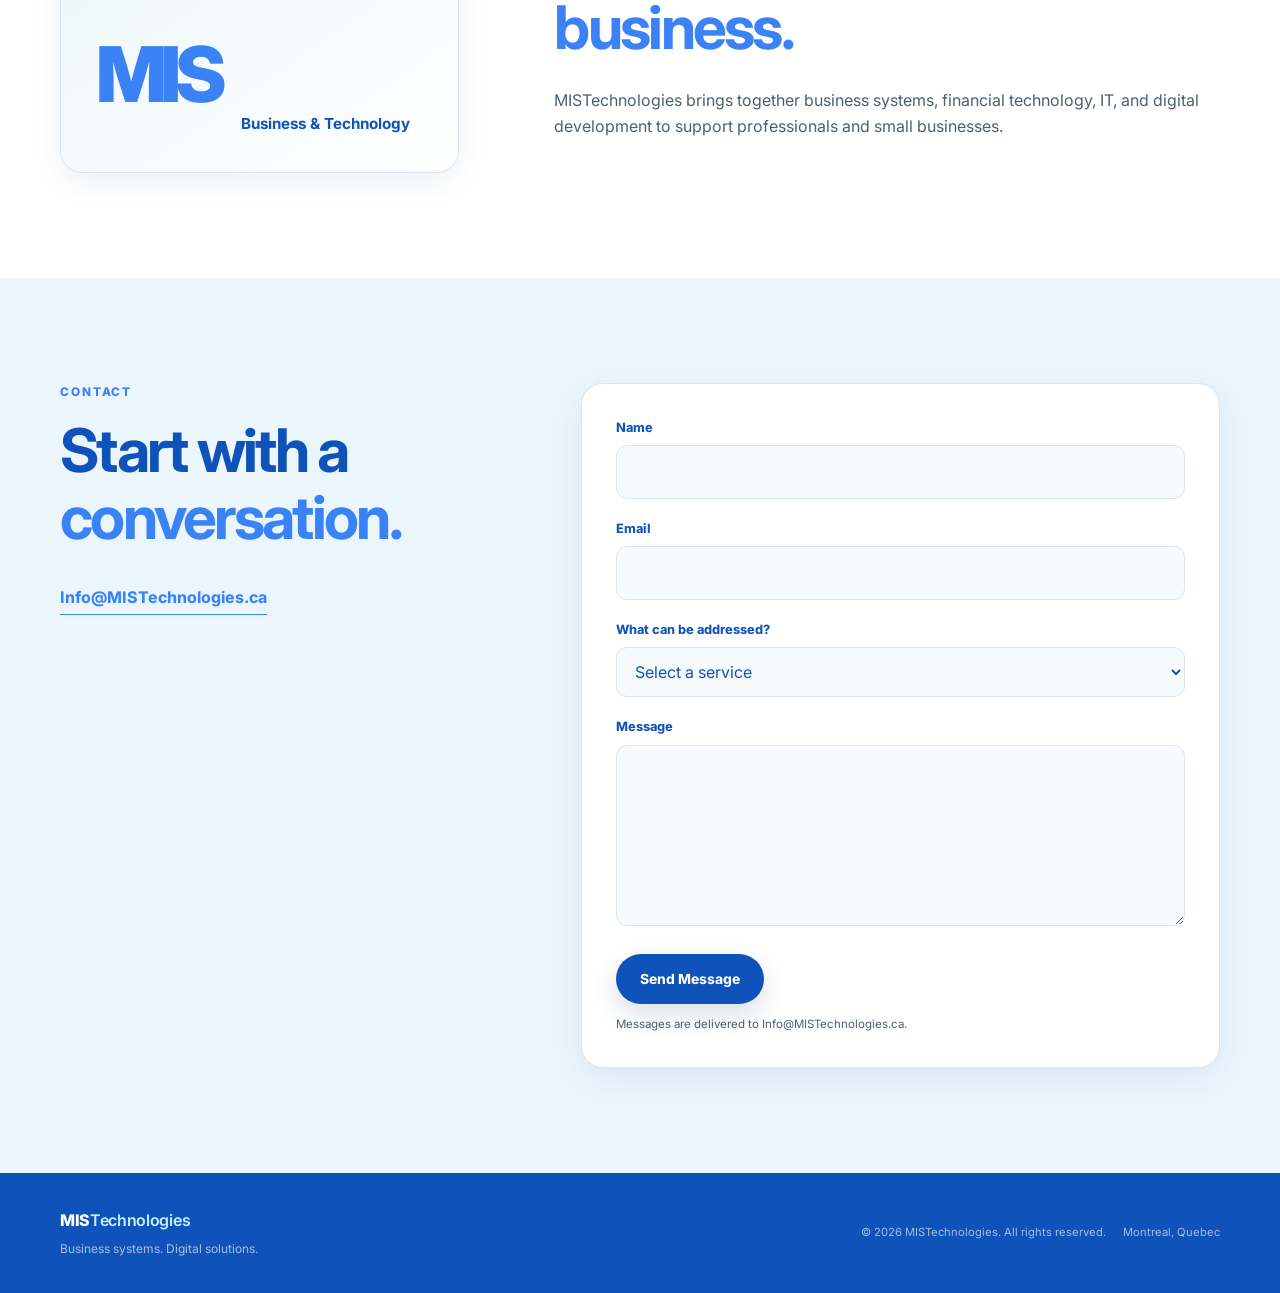
==== commit dbb01ebb: "Add files via upload" ====
--- a/index.html
+++ b/index.html
@@ -22,7 +22,7 @@
 
   <title>MISTechnologies | Business Systems &amp; Digital Solutions</title>
 
-  <link rel="stylesheet" href="styles.css?v=7">
+  <link rel="stylesheet" href="styles.css?v=9">
 </head>
 
 <body>
@@ -277,25 +277,25 @@
             </h3>
 
             <p data-i18n="services.one.text">
-              Manage financial system operations, maintain system processes, and provide system administration.
+              Operation, maintenance, and administration of financial systems.
             </p>
 
             <ul class="service-list">
 
               <li data-i18n="services.one.item1">
-              Accounting system setup and configuration
+              Financial system implementation
               </li>
 
               <li data-i18n="services.one.item2">
-              Chart of accounts mapping and data conversion
+              System migrations
               </li>
 
               <li data-i18n="services.one.item3">
-              System testing and validation
+              Testing and validation
               </li>
 
               <li data-i18n="services.one.item4">
-              User setup and access rights
+              User and access management
               </li>
 
             </ul>
@@ -318,13 +318,13 @@
             </h3>
 
             <p data-i18n="services.two.text">
-              Map business processes, document workflows, and simplify how information and tasks move.
+              Business processes and workflows, mapped and simplified.
             </p>
 
             <ul class="service-list">
 
               <li data-i18n="services.two.item1">
-              Process mapping workshops
+              Process mapping
               </li>
 
               <li data-i18n="services.two.item2">
@@ -332,52 +332,11 @@
               </li>
 
               <li data-i18n="services.two.item3">
-              Custom procedure guides
+              Procedure guides
               </li>
 
               <li data-i18n="services.two.item4">
-              Alignment of workflows with business systems
-              </li>
-
-            </ul>
-
-          </article>
-
-
-          <!-- Service 3 -->
-
-          <article class="service-card reveal">
-
-            <div class="service-top">
-
-              <span class="service-star">★</span>
-
-            </div>
-
-            <h3 data-i18n="services.three.title">
-              Business Systems Consulting
-            </h3>
-
-            <p data-i18n="services.three.text">
-              Evaluate business software, align cloud platforms with business needs, and coordinate with software vendors.
-            </p>
-
-            <ul class="service-list">
-
-              <li data-i18n="services.three.item1">
-              Software evaluation and selection
-              </li>
-
-              <li data-i18n="services.three.item2">
-              Cloud and SaaS platform alignment
-              </li>
-
-              <li data-i18n="services.three.item3">
-              Vendor coordination and timelines
-              </li>
-
-              <li data-i18n="services.three.item4">
-              Testing against business requirements
+              Alignment with business systems
               </li>
 
             </ul>
@@ -400,13 +359,13 @@
             </h3>
 
             <p data-i18n="services.four.text">
-            Design modern responsive websites and build simple digital tools that support business objectives.
+              Clean, responsive websites and simple digital tools.
             </p>
 
             <ul class="service-list">
 
               <li data-i18n="services.four.item1">
-              Responsive business websites
+              Business websites
               </li>
 
               <li data-i18n="services.four.item2">
@@ -414,11 +373,7 @@
               </li>
 
               <li data-i18n="services.four.item3">
-              Online forms and contact tools
-              </li>
-
-              <li data-i18n="services.four.item4">
-              Website updates and maintenance
+              Website recommendations and updates
               </li>
 
             </ul>
@@ -437,29 +392,29 @@
             </div>
 
             <h3 data-i18n="services.five.title">
-              Needs Analysis &amp; Implementation
+              Systems Consulting &amp; Implementation
             </h3>
 
             <p data-i18n="services.five.text">
-              Analyze business needs, define the right solution, and coordinate implementation from start to finish.
+              Evaluation of business needs, proposal of systems, and coordination of implementation.
             </p>
 
             <ul class="service-list">
 
               <li data-i18n="services.five.item1">
-              Business needs analysis
+              Requirements assessment
               </li>
 
               <li data-i18n="services.five.item2">
-              Solution requirements
+              Cloud-based systems (SaaS)
               </li>
 
               <li data-i18n="services.five.item3">
-              Deployment coordination
-              </li>
-
-              <li data-i18n="services.five.item4">
-              Post-implementation review
+              System integration
+              </li>
+
+                          <li data-i18n="services.five.item4">
+                Deployment coordination
               </li>
 
             </ul>
@@ -468,7 +423,7 @@
 
           <!-- Service 6 -->
 
-          <article class="service-card reveal">
+          <article class="service-card service-card-wide reveal">
 
             <div class="service-top">
 
@@ -481,25 +436,25 @@
             </h3>
 
             <p data-i18n="services.six.text">
-              Regular updates, system administration, and user support for business and accounting systems after implementation.
+              Updates and support for business and financial systems after implementation.
             </p>
 
             <ul class="service-list">
 
               <li data-i18n="services.six.item1">
-                Regular system updates
+              Financial system updates
               </li>
 
               <li data-i18n="services.six.item2">
-                System administration
+              User support
               </li>
 
               <li data-i18n="services.six.item3">
-                User support
+              System administration
               </li>
 
               <li data-i18n="services.six.item4">
-                Training and documentation
+              Training and documentation
               </li>
 
             </ul>
@@ -531,14 +486,8 @@
             <span>Simplify business.</span>
           </h2>
 
-          <p data-i18n="approach.text1">
-            Analyze current systems, identify priorities, and implement solutions around business requirements.
-          </p>
-
           <p data-i18n="approach.text2">
-            Align technology, workflows, and digital tools with the way
-            each business operates. Establish manageable solutions that
-            can evolve as needs change.
+              Technology, workflows, and digital tools aligned with business operations.
           </p>
 
         </div>
@@ -637,10 +586,6 @@
 
           <div class="about-card-text">
 
-            <span data-i18n="about.since">
-              Since 2001
-            </span>
-
             <strong data-i18n="about.business">
               Business &amp; Technology
             </strong>
@@ -657,45 +602,12 @@
           </p>
 
           <h2 data-i18n-html="about.title">
-            Business experience meets <span>technology.</span>
+            Systems that fit <span>the business.</span>
           </h2>
 
           <p data-i18n="about.text1">
             MISTechnologies brings together business systems, financial technology, IT, and digital development to support professionals and small businesses.
           </p>
-
-          <p data-i18n="about.text2">
-            Apply experience with business software, financial
-            systems, process improvement, and web development to
-            make technology useful, manageable, and aligned with
-            business needs.
-          </p>
-
-
-          <div class="about-points">
-
-            <div>
-              <span class="check">★</span>
-              <span data-i18n="about.point1">
-            Business systems
-              </span>
-            </div>
-
-            <div>
-              <span class="check">★</span>
-              <span data-i18n="about.point2">
-            Financial technology
-              </span>
-            </div>
-
-            <div>
-              <span class="check">★</span>
-              <span data-i18n="about.point3">
-                IT &amp; digital development
-              </span>
-            </div>
-
-          </div>
 
         </div>
 
@@ -828,13 +740,6 @@
               </option>
 
               <option
-                value="Business Systems Consulting"
-                data-i18n="services.three.title"
-              >
-                Business Systems Consulting
-              </option>
-
-              <option
                 value="Web Design & Digital Solutions"
                 data-i18n="services.four.title"
               >
@@ -842,10 +747,10 @@
               </option>
 
               <option
-                value="Needs Analysis & Implementation"
+                value="Systems Consulting & Implementation"
                 data-i18n="services.five.title"
               >
-              Needs Analysis &amp; Implementation
+              Systems Consulting &amp; Implementation
               </option>
 
               <option
@@ -958,7 +863,7 @@
   </footer>
 
 
-  <script src="script.js?v=7"></script>
+  <script src="script.js?v=9"></script>
 
 </body>
 </html>
--- a/styles.css
+++ b/styles.css
@@ -746,6 +746,18 @@
 
 .service-list {
   list-style: none;
+}
+
+.service-card-wide {
+  grid-column: 1 / -1;
+}
+
+@media (min-width: 761px) {
+  .service-card-wide .service-list {
+    display: grid;
+    grid-template-columns: repeat(2, minmax(0, 1fr));
+    column-gap: 33px;
+  }
 }
 
 .service-list li {
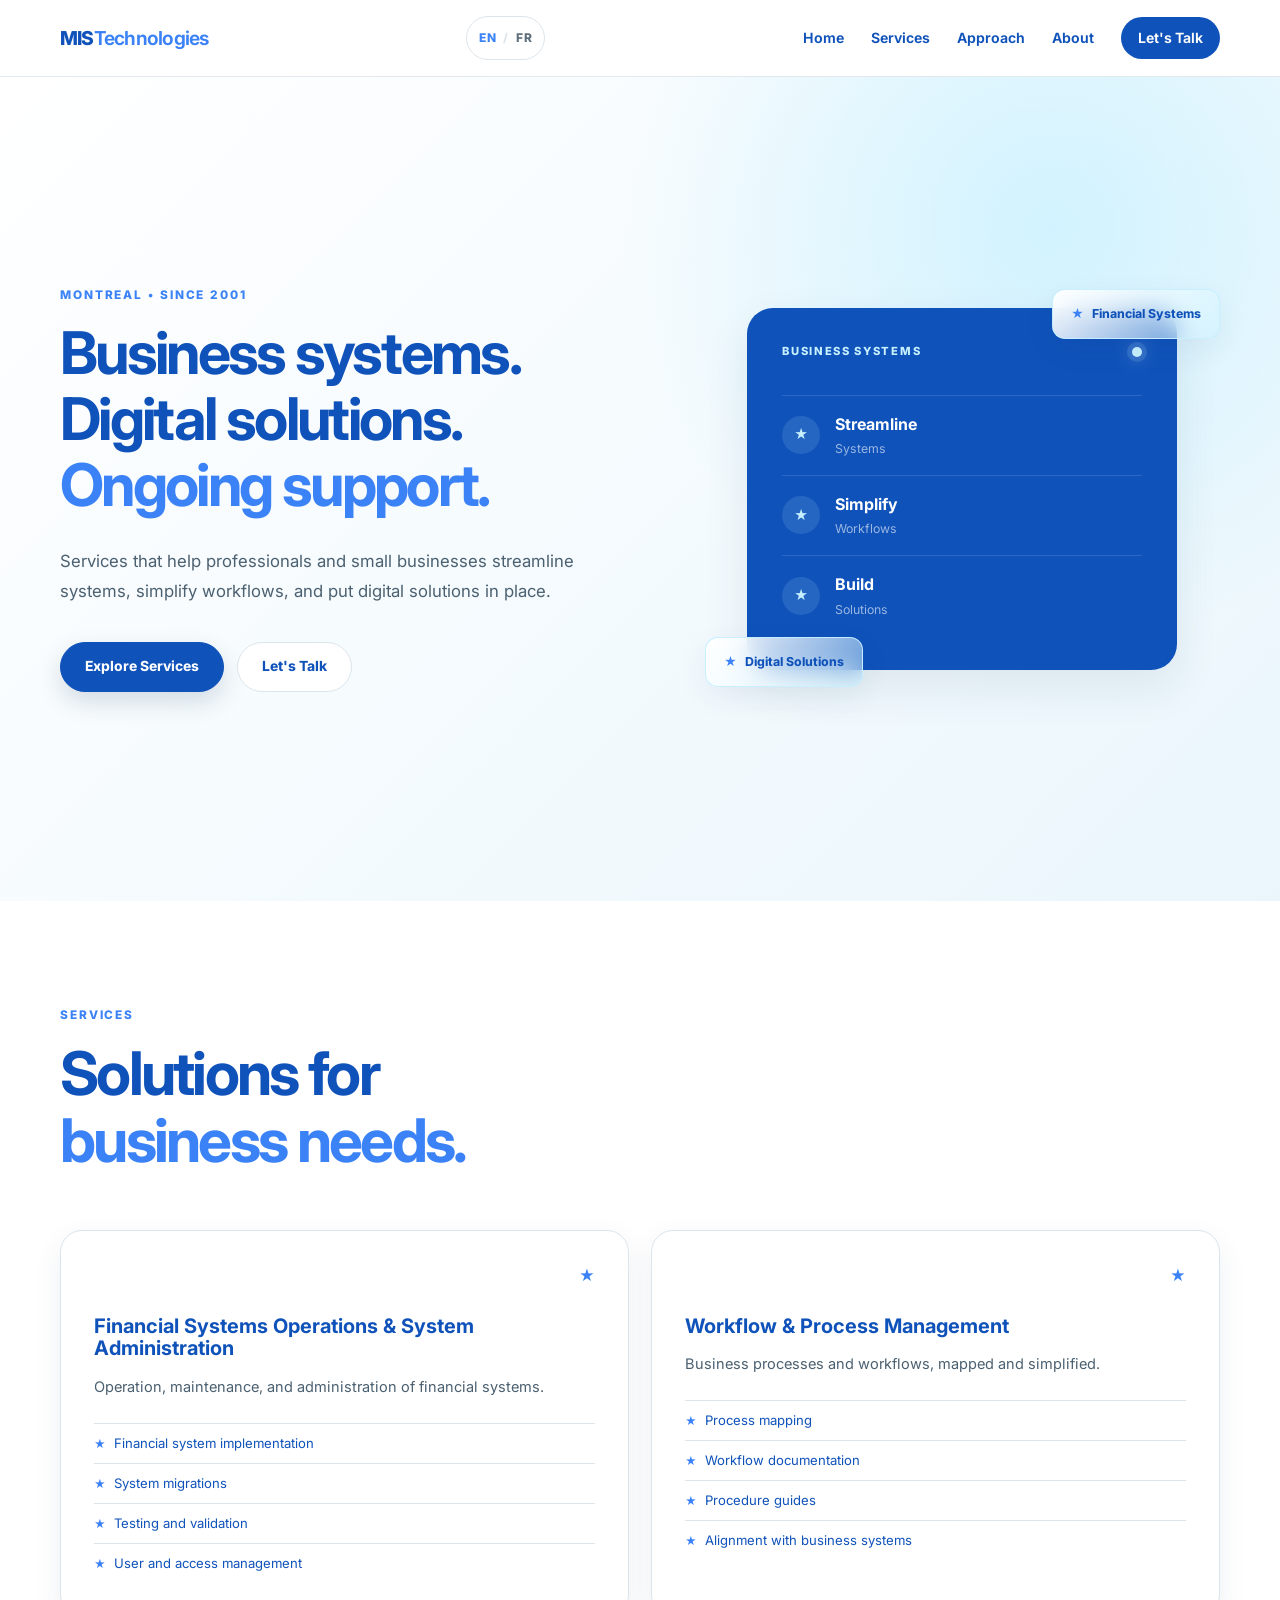
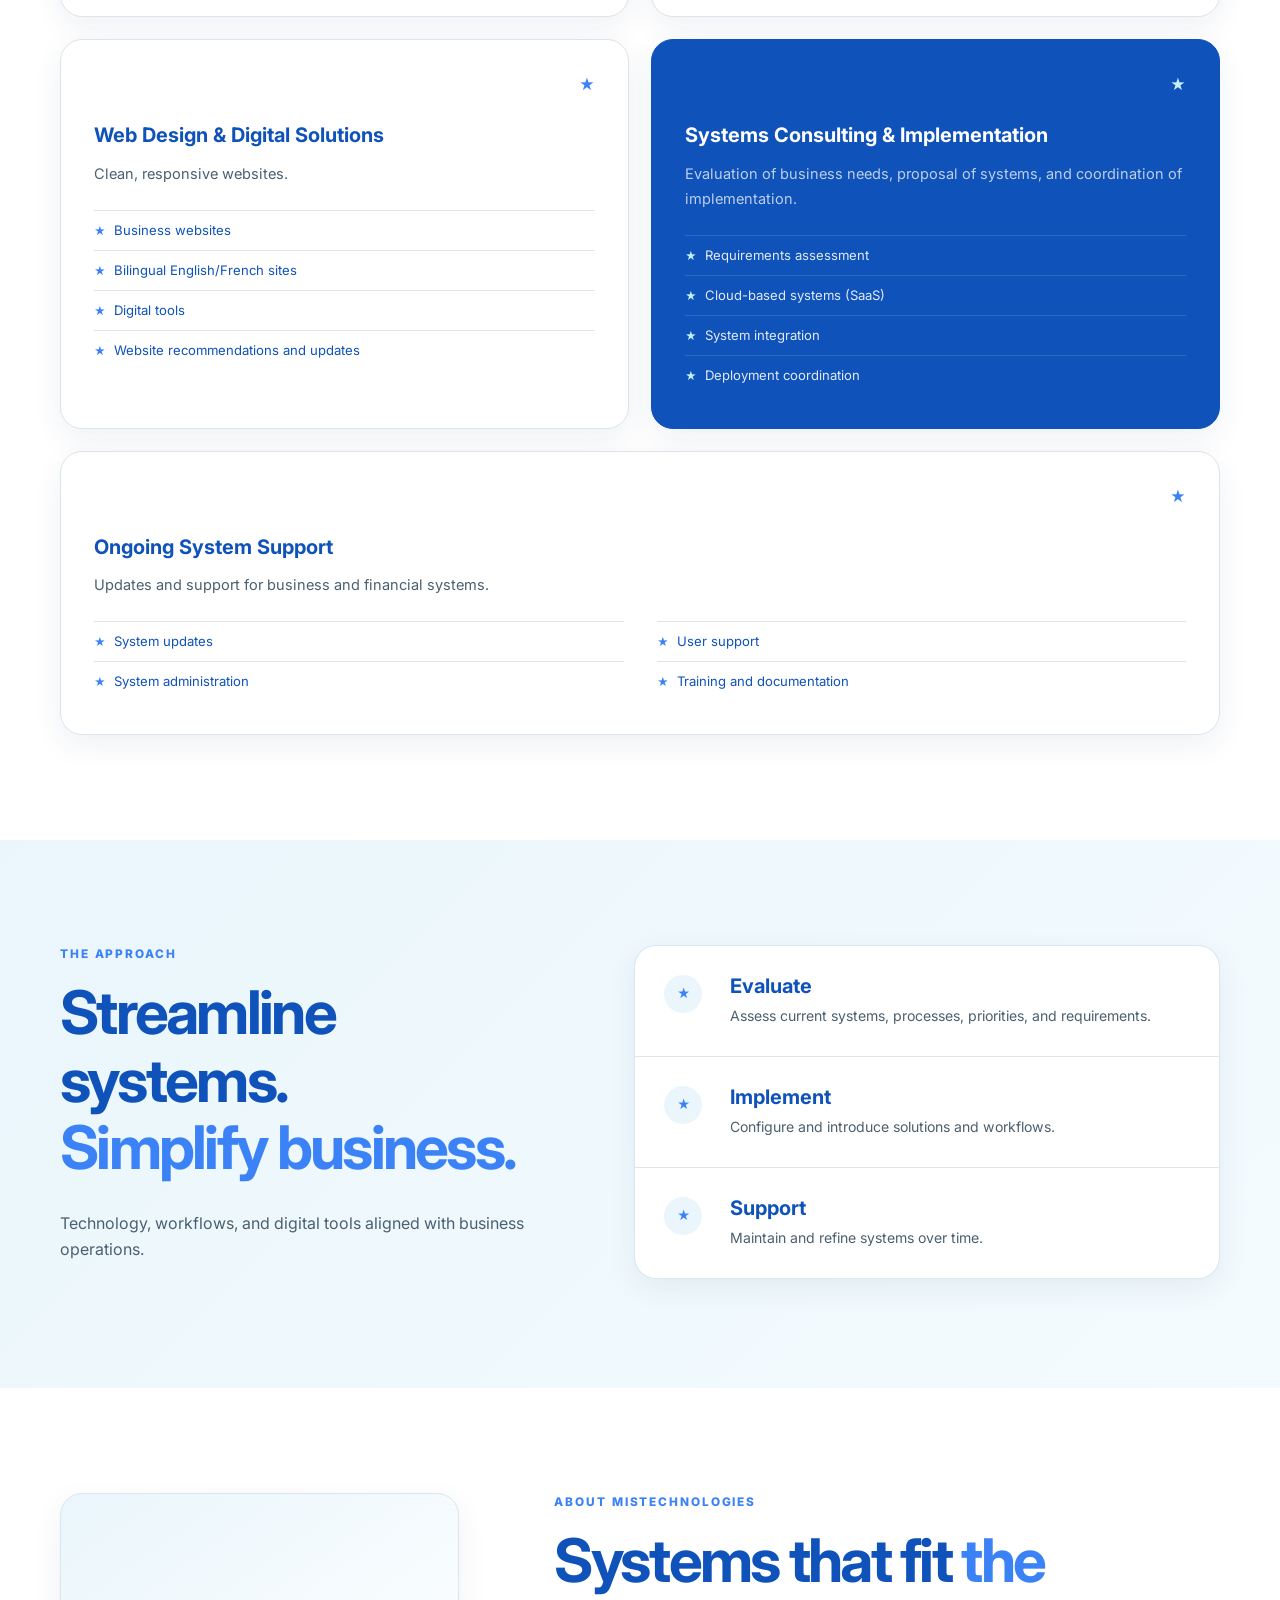
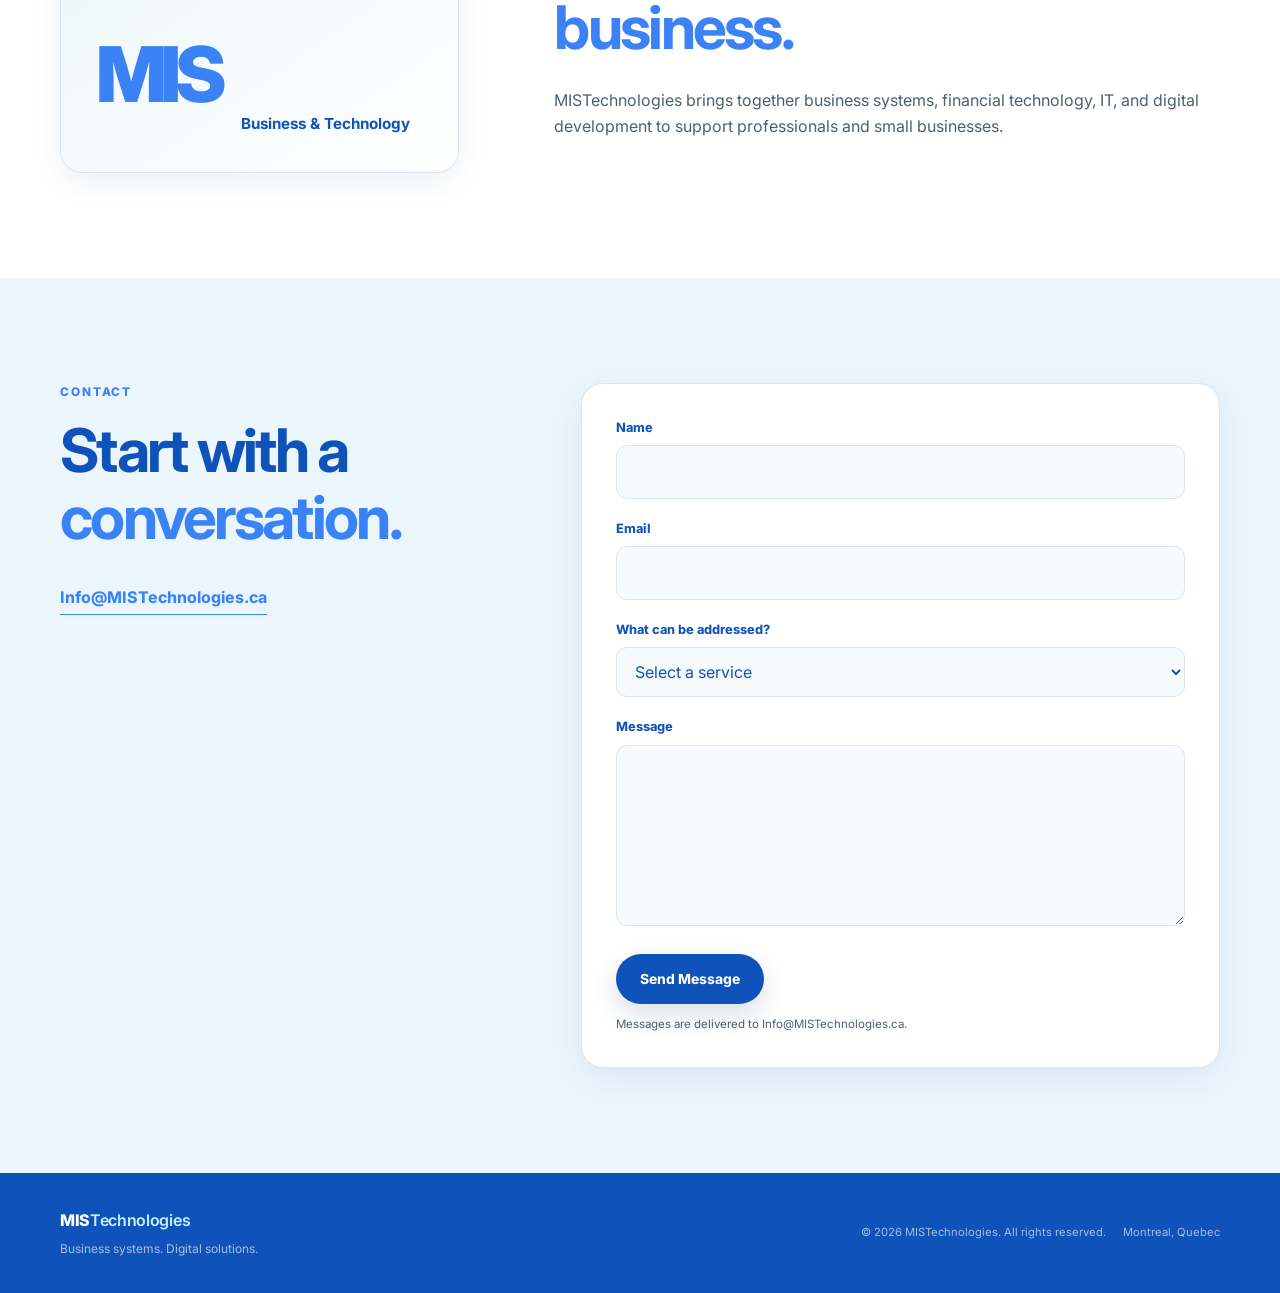
==== commit 344a651e: "Add files via upload" ====
--- a/index.html
+++ b/index.html
@@ -22,7 +22,7 @@
 
   <title>MISTechnologies | Business Systems &amp; Digital Solutions</title>
 
-  <link rel="stylesheet" href="styles.css?v=9">
+  <link rel="stylesheet" href="styles.css?v=10">
 </head>
 
 <body>
@@ -253,7 +253,7 @@
 
           <h2 data-i18n-html="services.title">
             Solutions for<br>
-            <span>everyday business needs.</span>
+            <span>business needs.</span>
           </h2>
 
         </div>
@@ -359,7 +359,7 @@
             </h3>
 
             <p data-i18n="services.four.text">
-              Clean, responsive websites and simple digital tools.
+              Clean, responsive websites.
             </p>
 
             <ul class="service-list">
@@ -373,7 +373,11 @@
               </li>
 
               <li data-i18n="services.four.item3">
-              Website recommendations and updates
+                Digital tools
+              </li>
+
+              <li data-i18n="services.four.item4">
+                Website recommendations and updates
               </li>
 
             </ul>
@@ -436,13 +440,13 @@
             </h3>
 
             <p data-i18n="services.six.text">
-              Updates and support for business and financial systems after implementation.
+              Updates and support for business and financial systems.
             </p>
 
             <ul class="service-list">
 
               <li data-i18n="services.six.item1">
-              Financial system updates
+              System updates
               </li>
 
               <li data-i18n="services.six.item2">
@@ -863,7 +867,7 @@
   </footer>
 
 
-  <script src="script.js?v=9"></script>
+  <script src="script.js?v=10"></script>
 
 </body>
 </html>
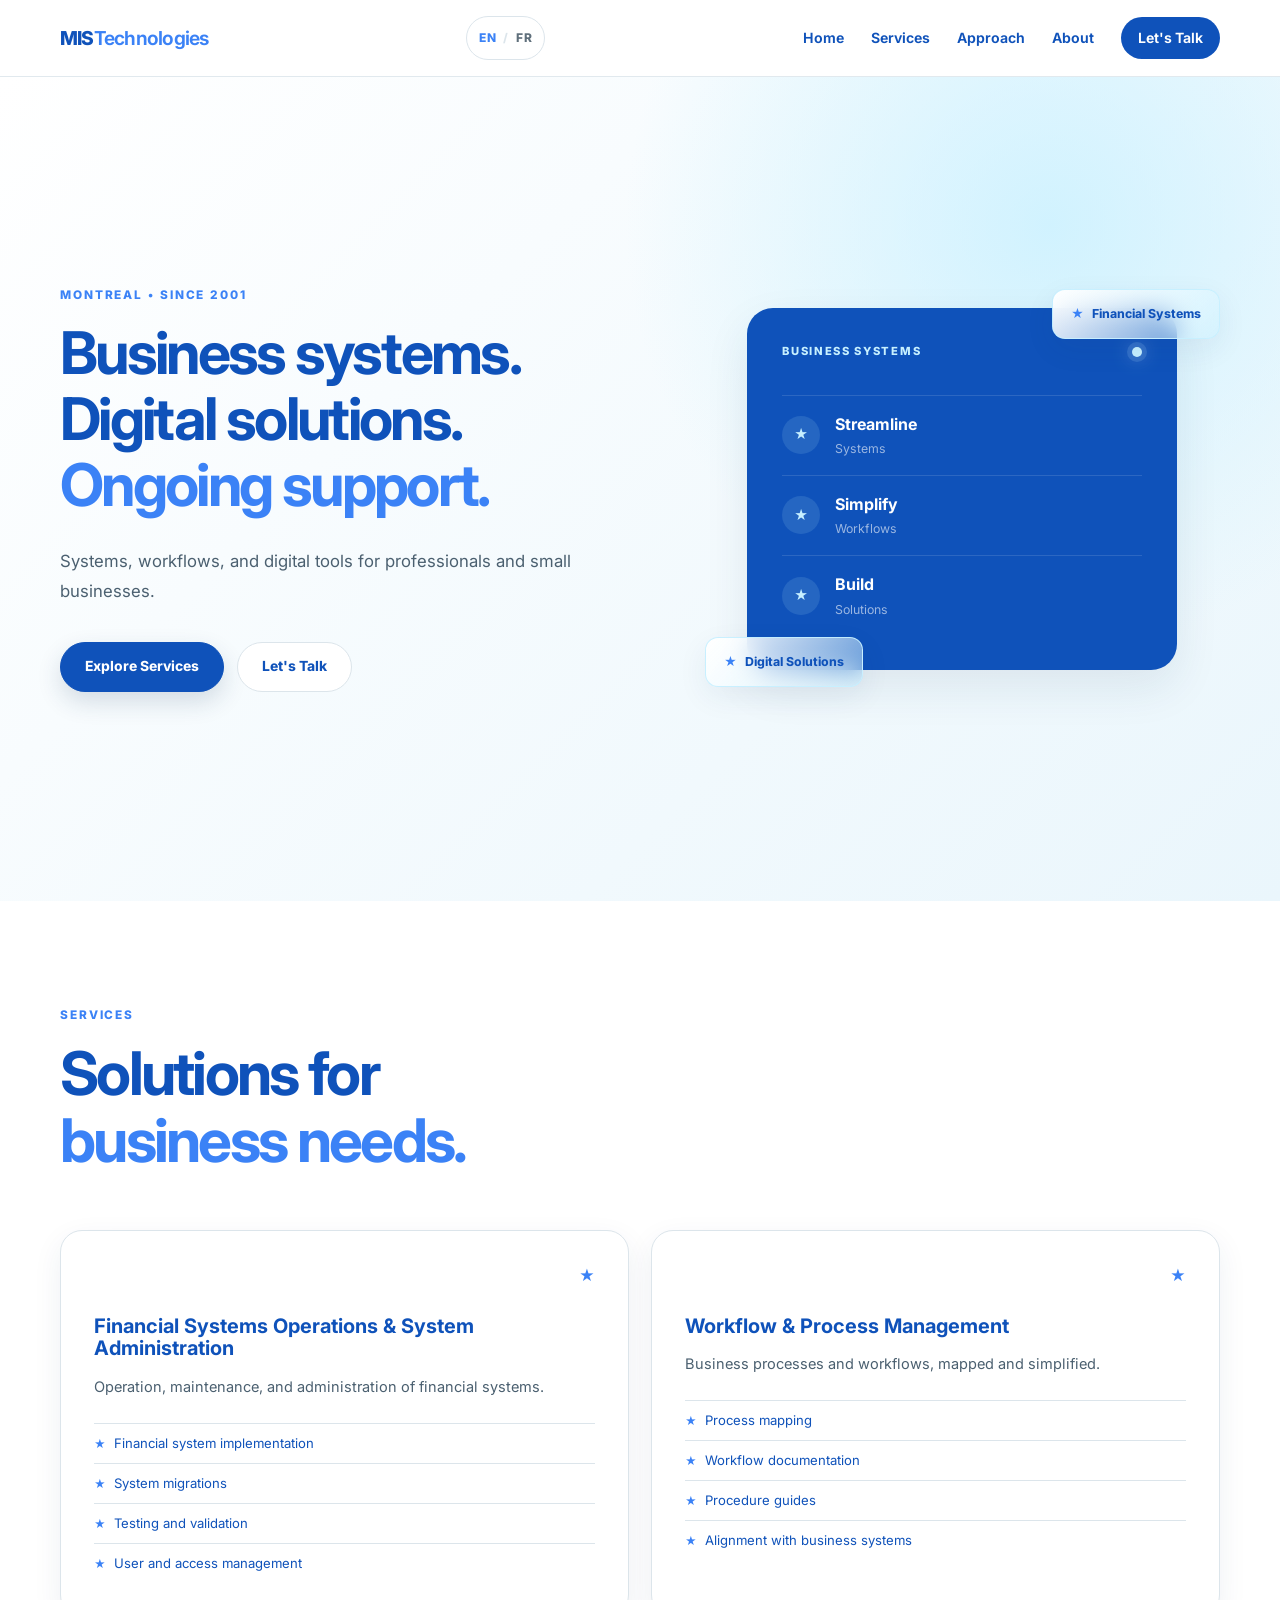
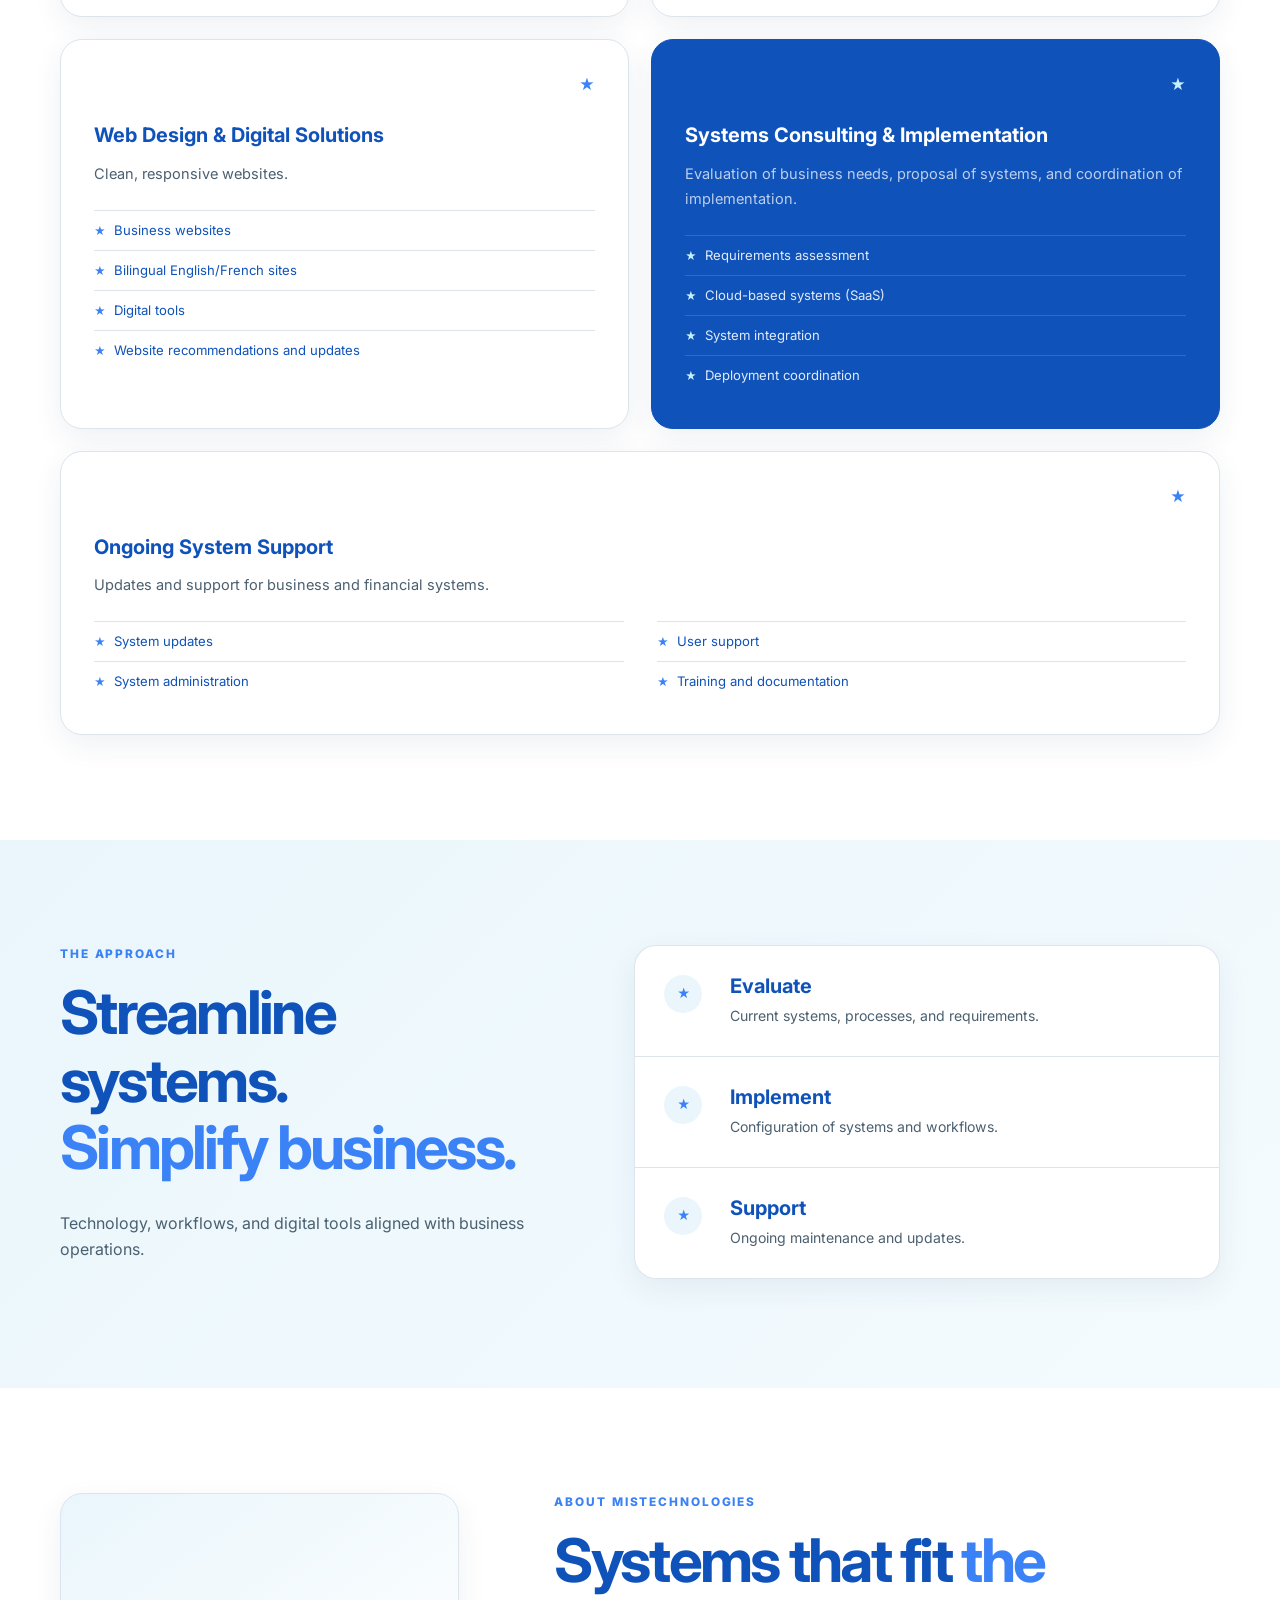
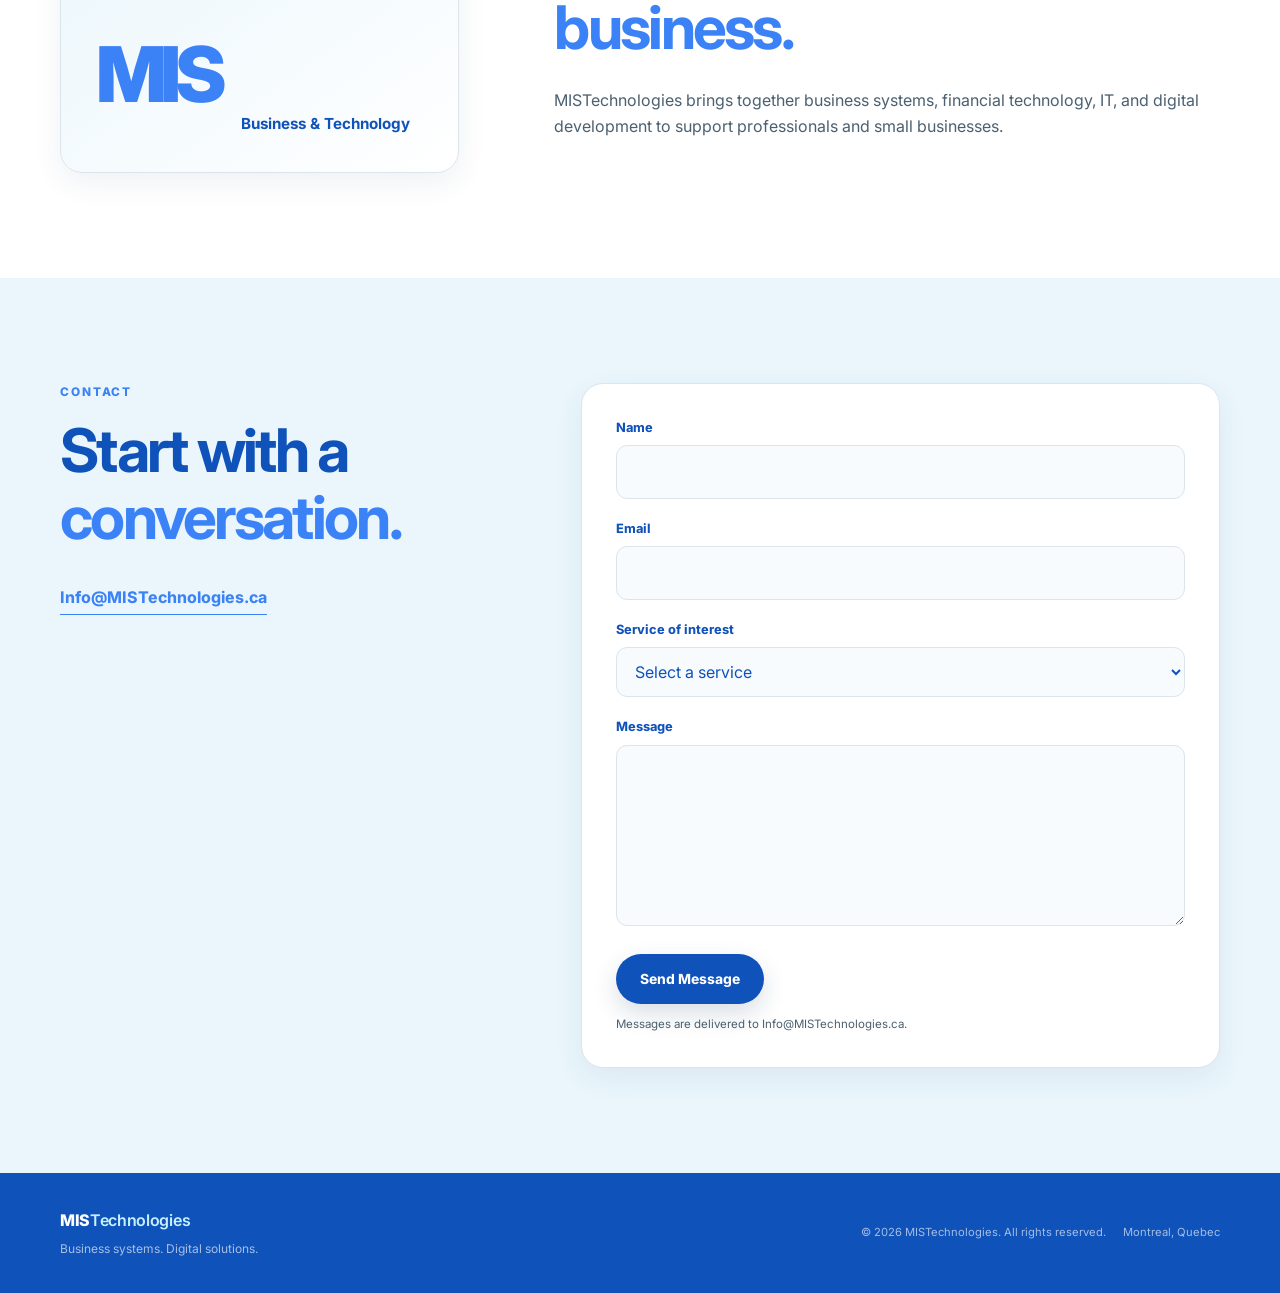
==== commit 043a9e89: "Add files via upload" ====
--- a/index.html
+++ b/index.html
@@ -22,7 +22,7 @@
 
   <title>MISTechnologies | Business Systems &amp; Digital Solutions</title>
 
-  <link rel="stylesheet" href="styles.css?v=10">
+  <link rel="stylesheet" href="styles.css?v=11">
 </head>
 
 <body>
@@ -105,7 +105,7 @@
           </h1>
 
           <p class="hero-text" data-i18n="hero.text">
-            Services that help professionals and small businesses streamline systems, simplify workflows, and put digital solutions in place.
+              Systems, workflows, and digital tools for professionals and small businesses.
           </p>
 
           <div class="hero-actions">
@@ -515,8 +515,7 @@
               </h3>
 
               <p data-i18n="approach.evaluate.text">
-                Assess current systems, processes, priorities,
-                and requirements.
+              Current systems, processes, and requirements.
               </p>
 
             </div>
@@ -539,7 +538,7 @@
               </h3>
 
               <p data-i18n="approach.implement.text">
-            Configure and introduce solutions and workflows.
+              Configuration of systems and workflows.
               </p>
 
             </div>
@@ -562,7 +561,7 @@
               </h3>
 
               <p data-i18n="approach.support.text">
-            Maintain and refine systems over time.
+              Ongoing maintenance and updates.
               </p>
 
             </div>
@@ -717,7 +716,7 @@
               for="service"
               data-i18n="form.service"
             >
-              What can be addressed?
+              Service of interest
             </label>
 
             <select id="service" name="service">
@@ -867,7 +866,7 @@
   </footer>
 
 
-  <script src="script.js?v=10"></script>
+  <script src="script.js?v=11"></script>
 
 </body>
 </html>
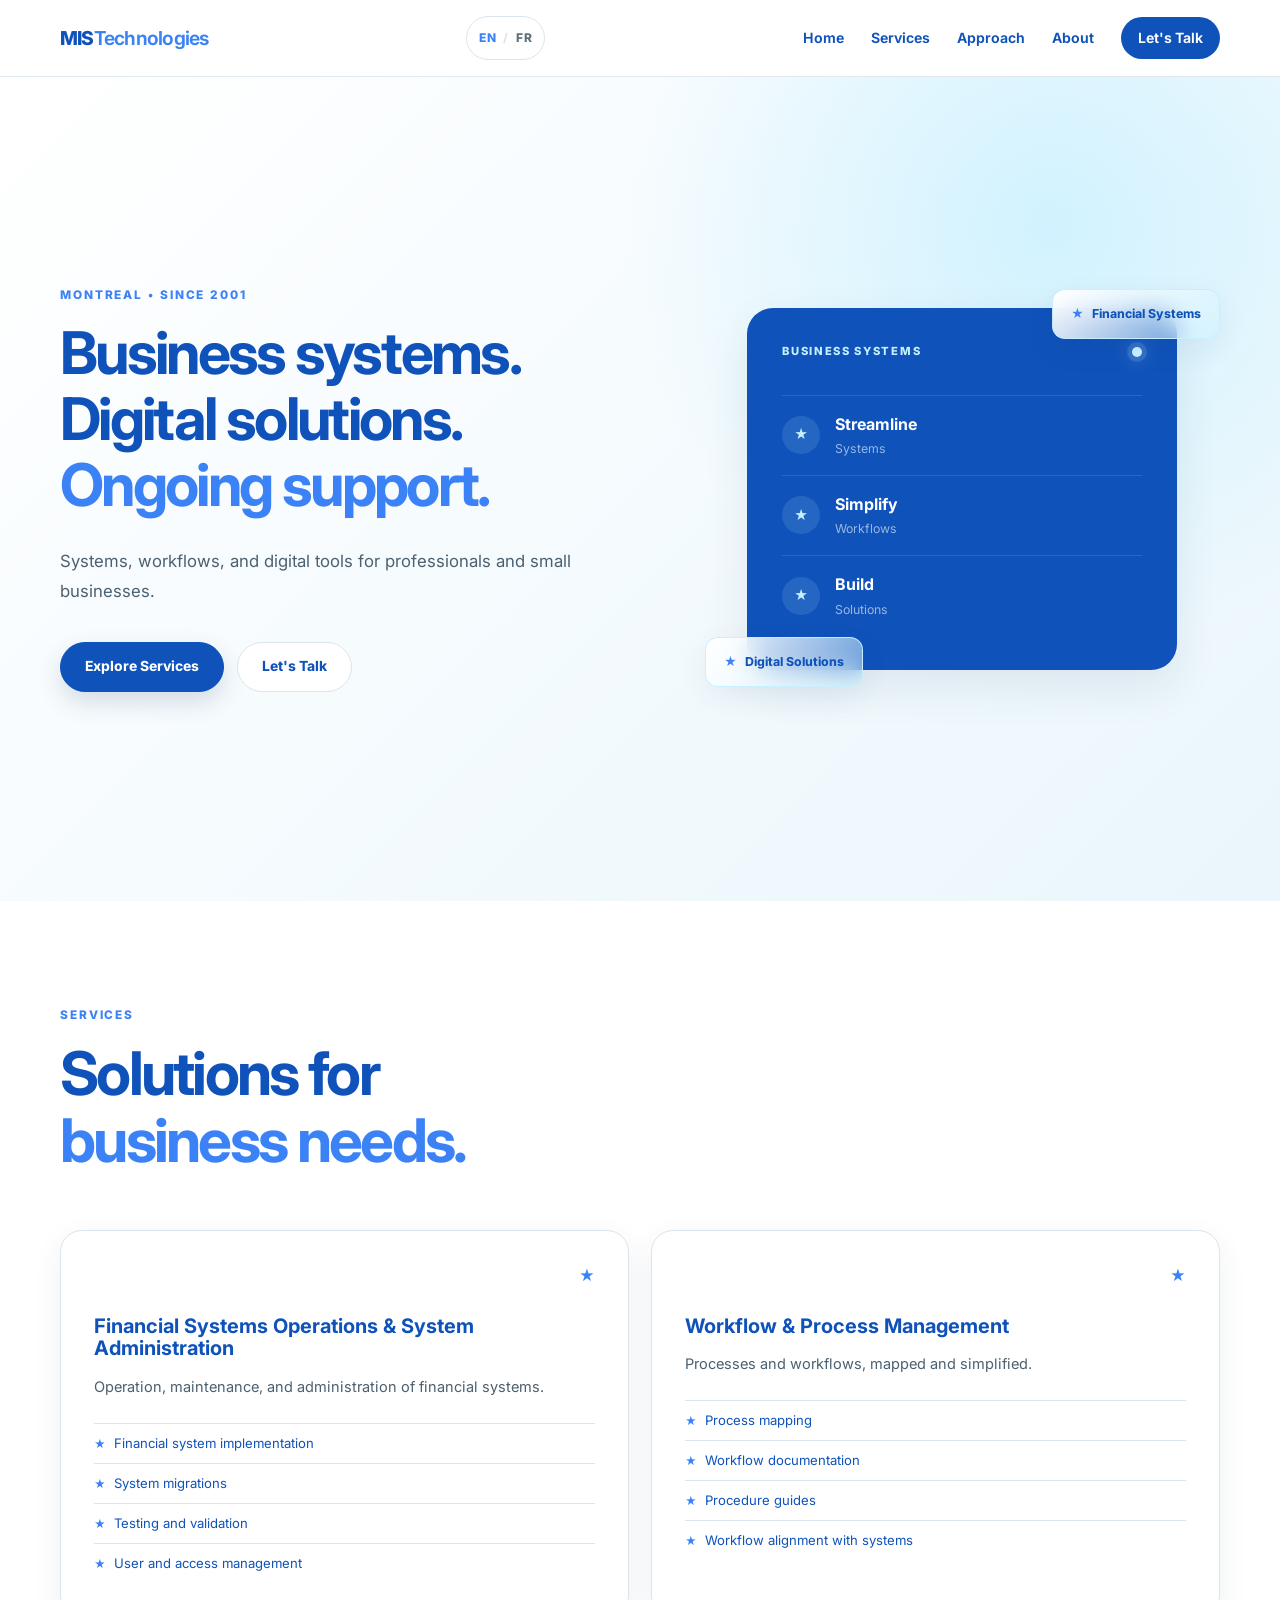
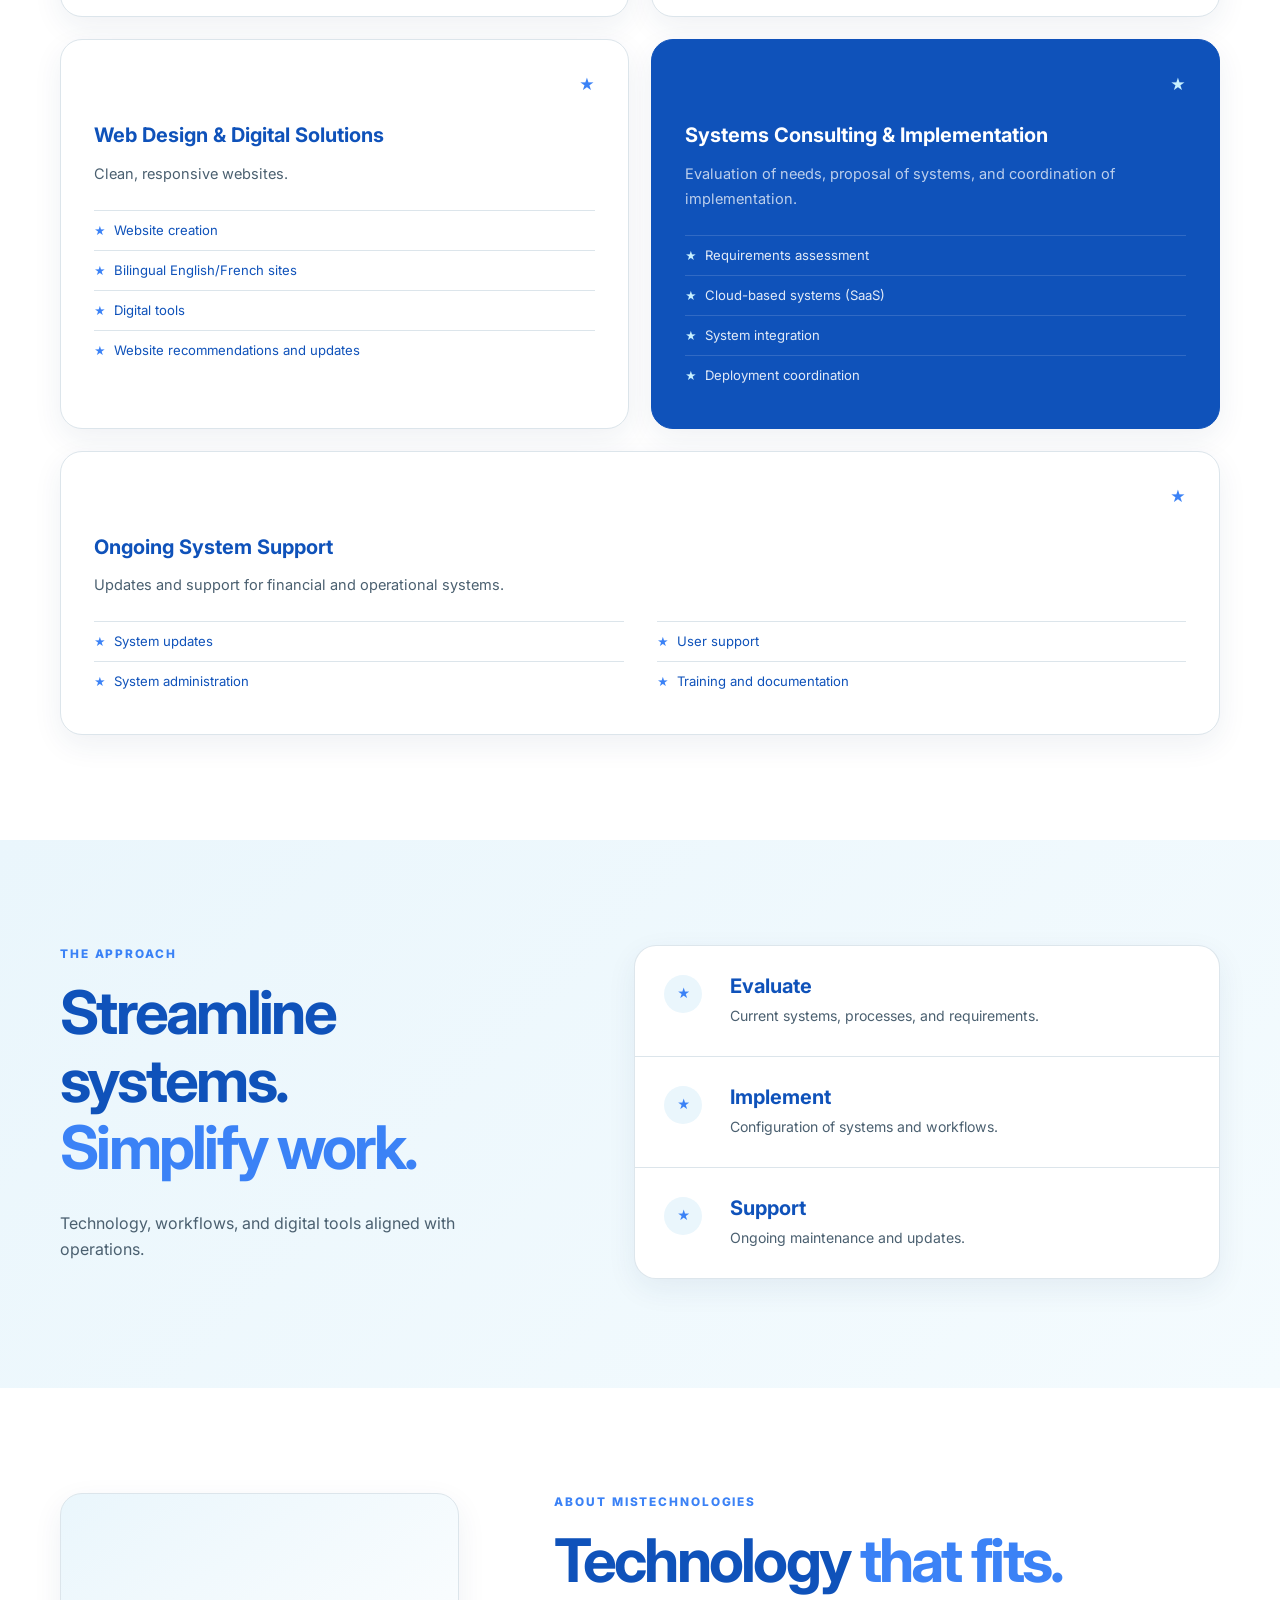
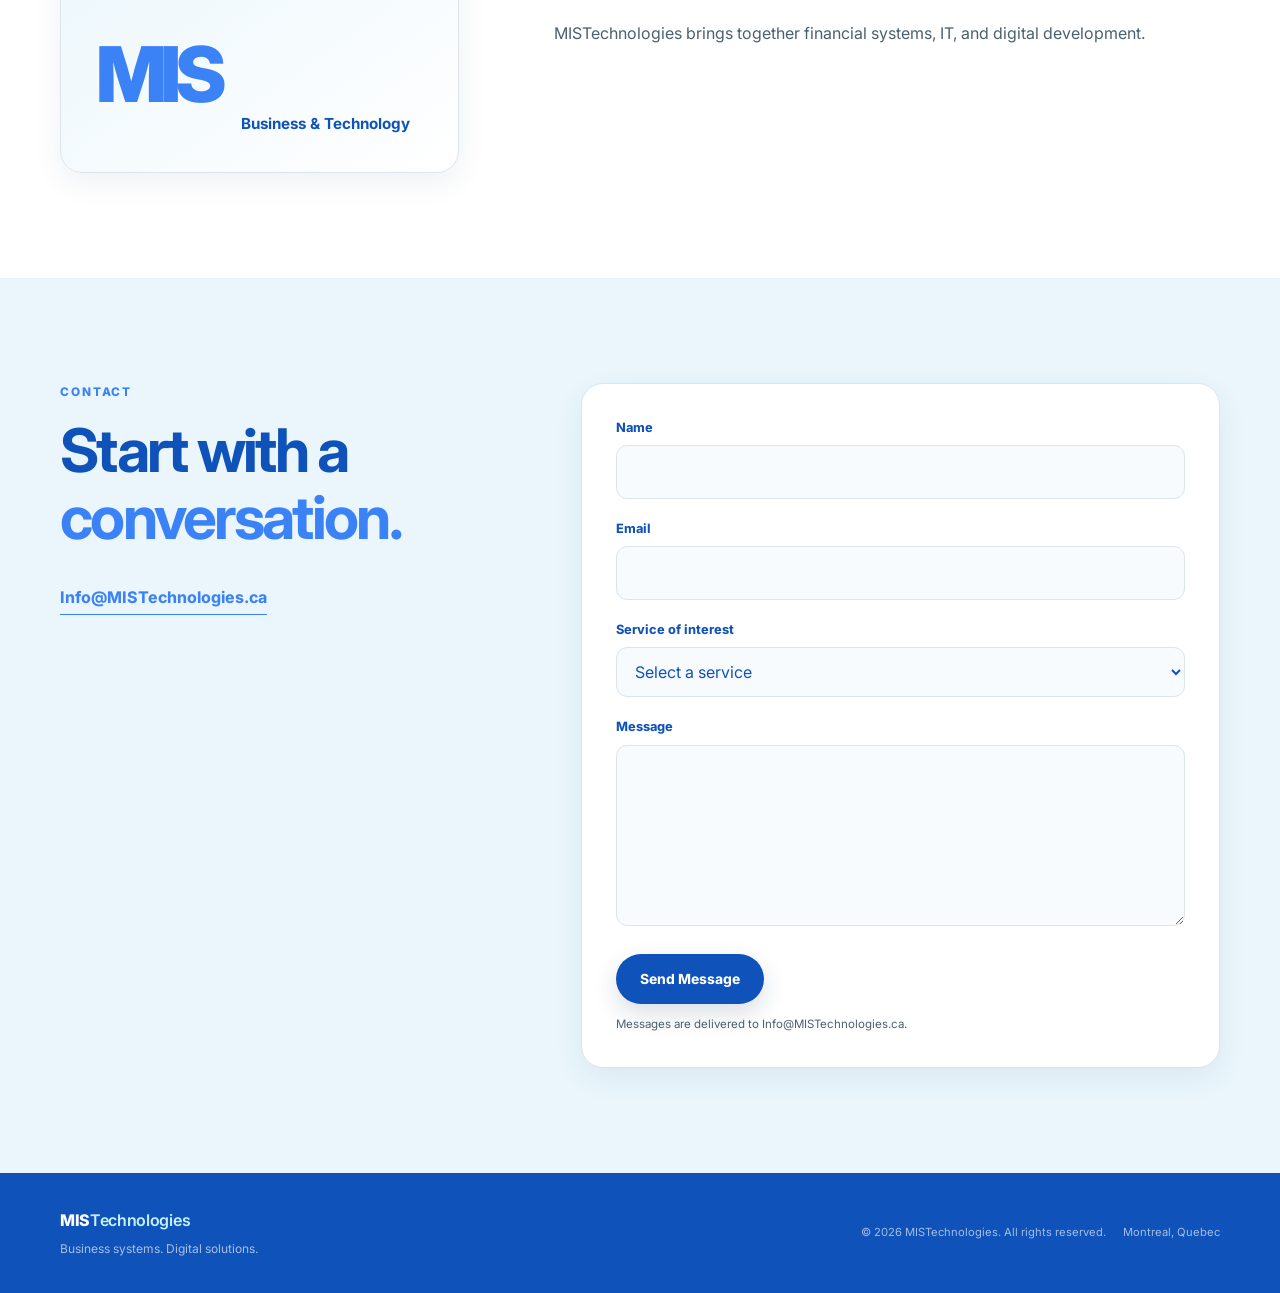
==== commit 32366297: "Add files via upload" ====
--- a/index.html
+++ b/index.html
@@ -22,7 +22,7 @@
 
   <title>MISTechnologies | Business Systems &amp; Digital Solutions</title>
 
-  <link rel="stylesheet" href="styles.css?v=11">
+  <link rel="stylesheet" href="styles.css?v=13">
 </head>
 
 <body>
@@ -318,7 +318,7 @@
             </h3>
 
             <p data-i18n="services.two.text">
-              Business processes and workflows, mapped and simplified.
+            Processes and workflows, mapped and simplified.
             </p>
 
             <ul class="service-list">
@@ -336,7 +336,7 @@
               </li>
 
               <li data-i18n="services.two.item4">
-              Alignment with business systems
+            Workflow alignment with systems
               </li>
 
             </ul>
@@ -365,7 +365,7 @@
             <ul class="service-list">
 
               <li data-i18n="services.four.item1">
-              Business websites
+            Website creation
               </li>
 
               <li data-i18n="services.four.item2">
@@ -400,7 +400,7 @@
             </h3>
 
             <p data-i18n="services.five.text">
-              Evaluation of business needs, proposal of systems, and coordination of implementation.
+            Evaluation of needs, proposal of systems, and coordination of implementation.
             </p>
 
             <ul class="service-list">
@@ -440,7 +440,7 @@
             </h3>
 
             <p data-i18n="services.six.text">
-              Updates and support for business and financial systems.
+            Updates and support for financial and operational systems.
             </p>
 
             <ul class="service-list">
@@ -486,12 +486,11 @@
           </p>
 
           <h2 data-i18n-html="approach.title">
-            Streamline systems.<br>
-            <span>Simplify business.</span>
+            Streamline systems.<br><span>Simplify work.</span>
           </h2>
 
           <p data-i18n="approach.text2">
-              Technology, workflows, and digital tools aligned with business operations.
+            Technology, workflows, and digital tools aligned with operations.
           </p>
 
         </div>
@@ -605,11 +604,11 @@
           </p>
 
           <h2 data-i18n-html="about.title">
-            Systems that fit <span>the business.</span>
+            Technology <span>that fits.</span>
           </h2>
 
           <p data-i18n="about.text1">
-            MISTechnologies brings together business systems, financial technology, IT, and digital development to support professionals and small businesses.
+            MISTechnologies brings together financial systems, IT, and digital development.
           </p>
 
         </div>
@@ -866,7 +865,7 @@
   </footer>
 
 
-  <script src="script.js?v=11"></script>
+  <script src="script.js?v=13"></script>
 
 </body>
 </html>
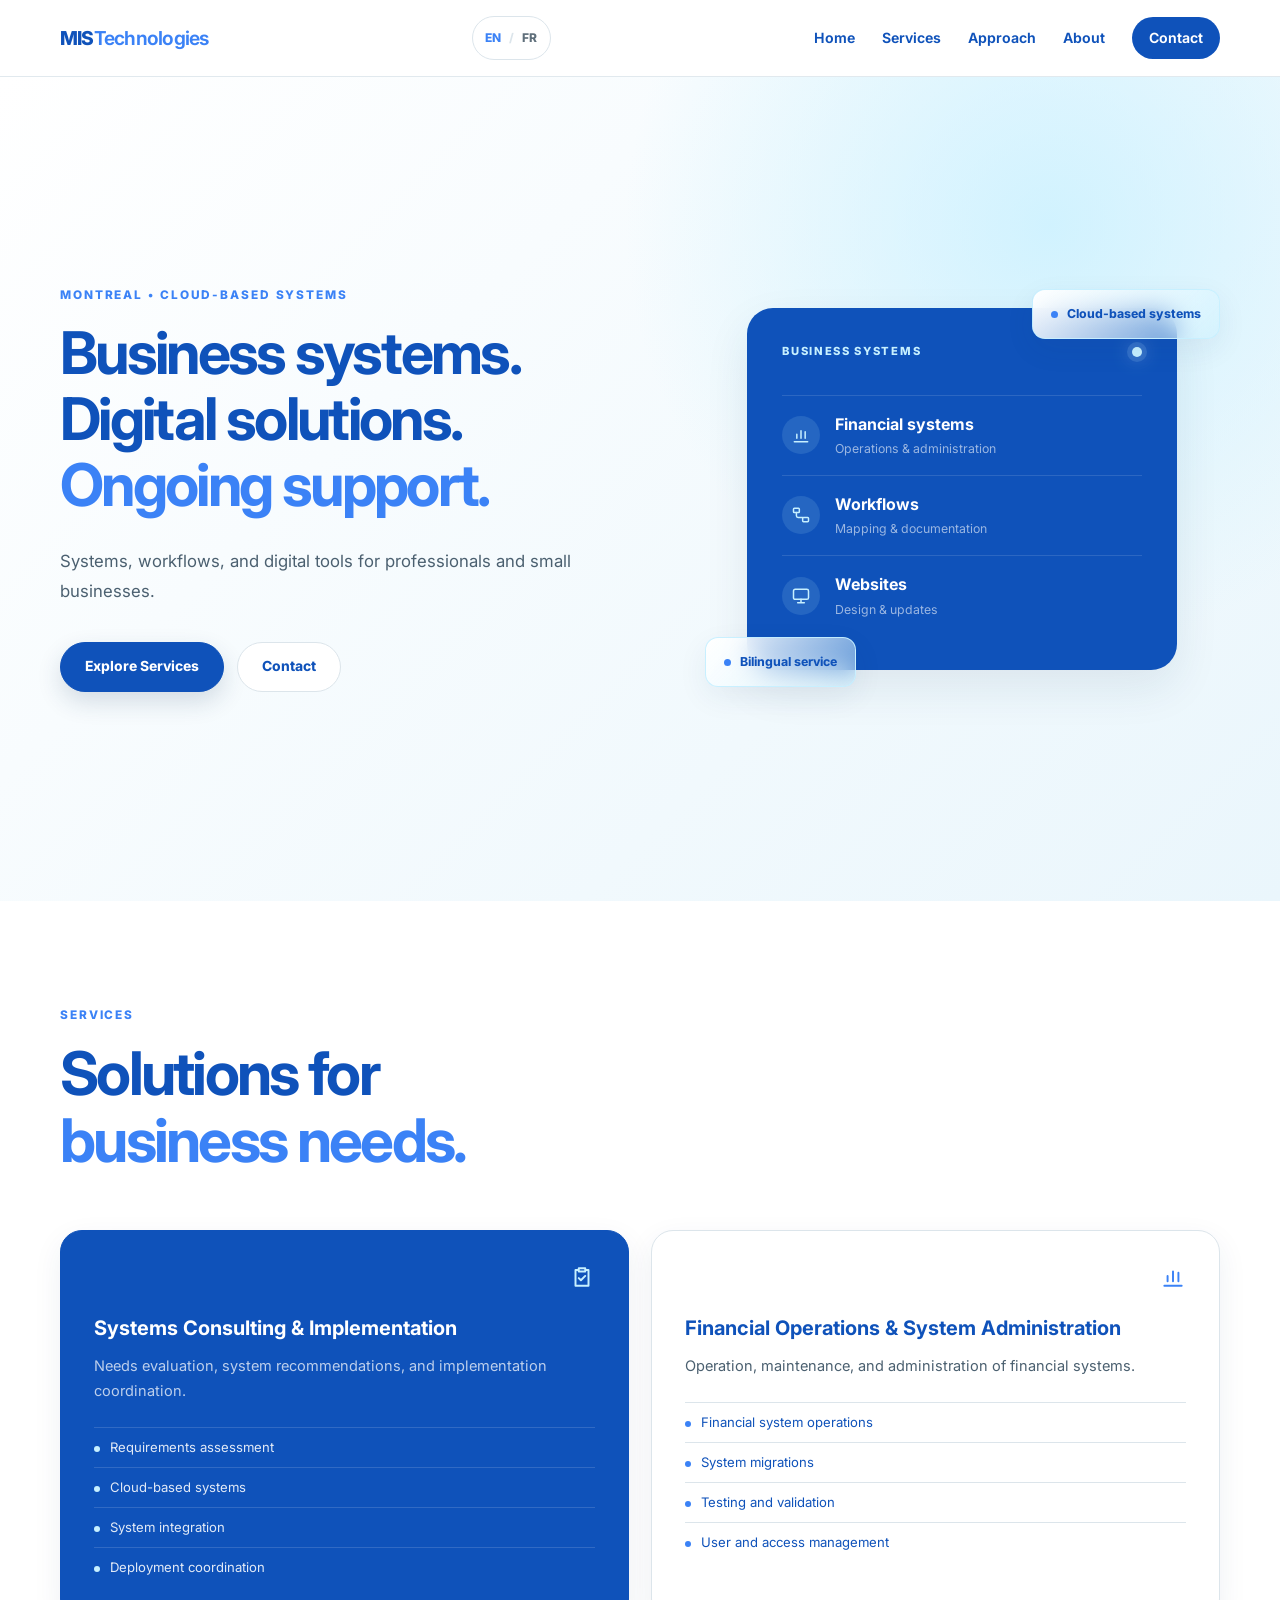
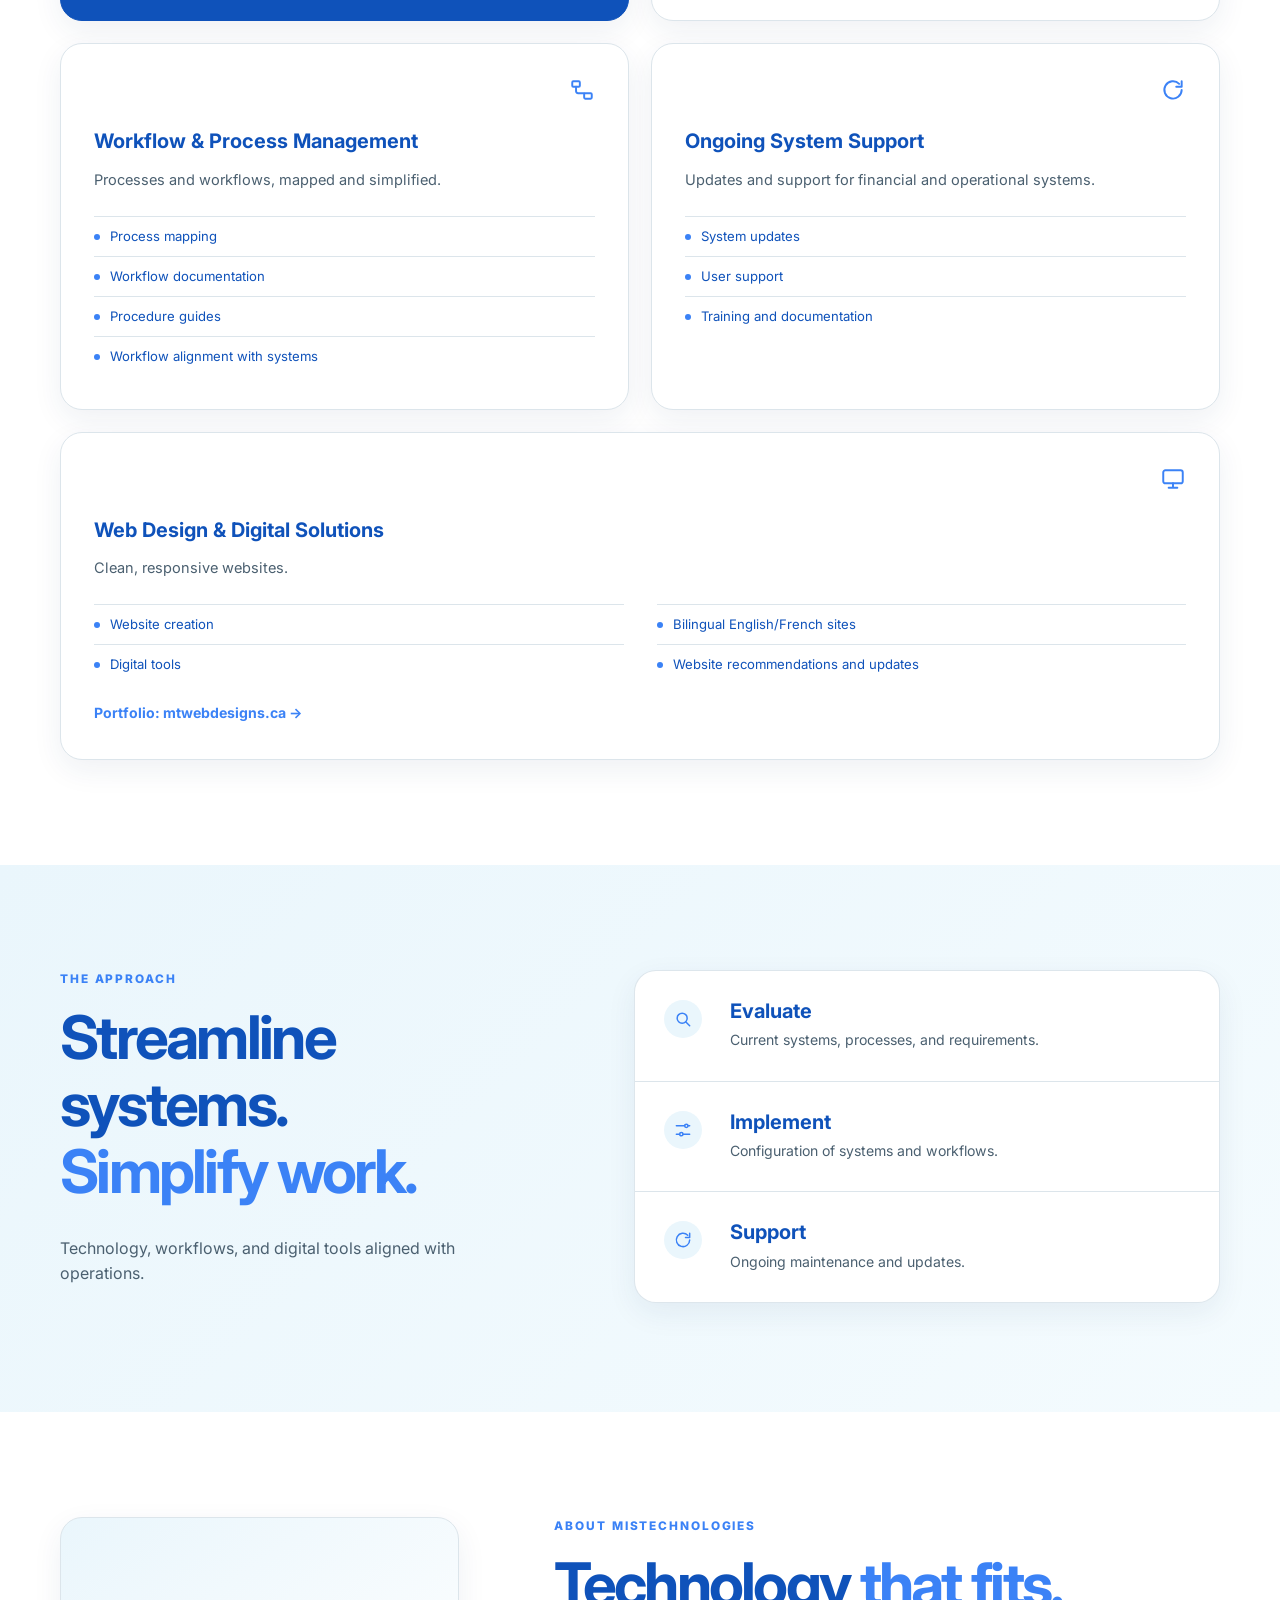
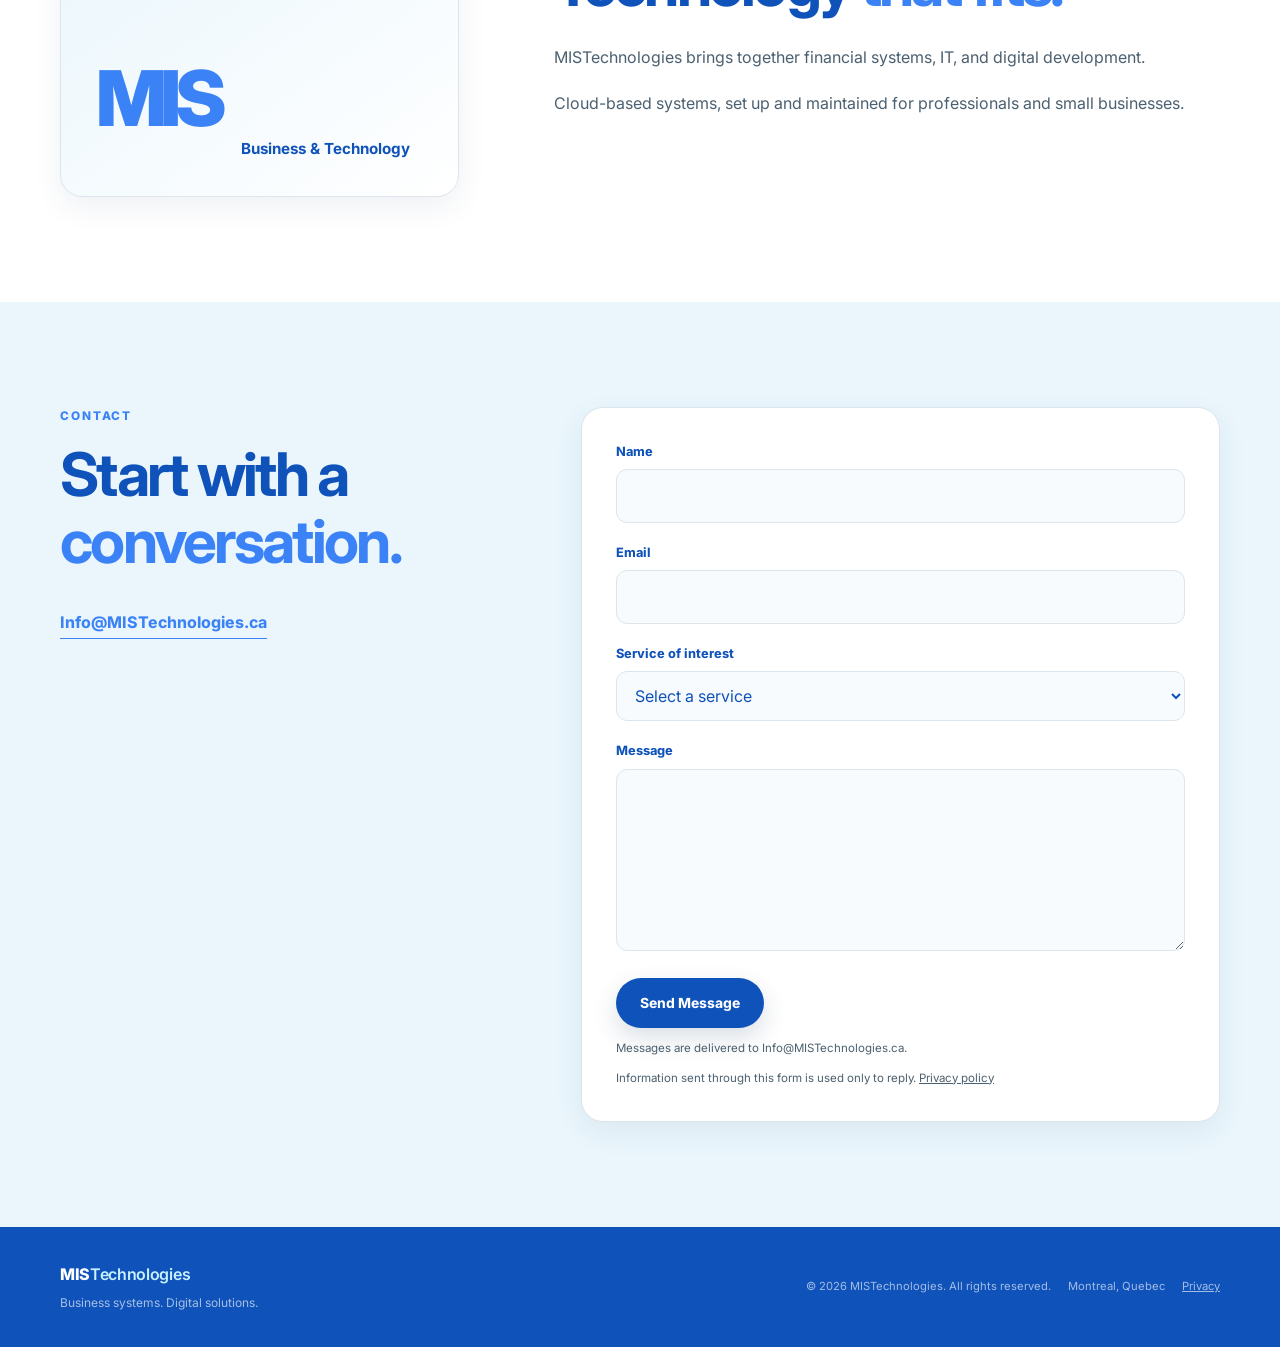
==== commit 5df16f11: "Add files via upload" ====
--- a/index.html
+++ b/index.html
@@ -9,7 +9,7 @@
   <meta property="og:type" content="website">
   <meta property="og:url" content="https://mistechnologies.ca/">
   <meta property="og:title" content="MISTechnologies | Business Systems &amp; Digital Solutions">
-  <meta property="og:description" content="Business systems, workflows, and digital solutions for professionals and small businesses. Montreal, since 2001.">
+  <meta property="og:description" content="Business systems, workflows, and digital solutions for professionals and small businesses in Montreal.">
   <meta property="og:image" content="https://mistechnologies.ca/og-image.png">
   <meta property="og:image:width" content="1200">
   <meta property="og:image:height" content="630">
@@ -22,7 +22,7 @@
 
   <title>MISTechnologies | Business Systems &amp; Digital Solutions</title>
 
-  <link rel="stylesheet" href="styles.css?v=13">
+  <link rel="stylesheet" href="styles.css?v=14">
 </head>
 
 <body>
@@ -75,7 +75,7 @@
         <a href="#about" data-i18n="nav.about">About</a>
 
         <a href="#contact" class="nav-cta" data-i18n="nav.contact">
-          Let's Talk
+          Contact
         </a>
 
       </nav>
@@ -95,7 +95,7 @@
         <div class="hero-content reveal">
 
           <p class="eyebrow" data-i18n="hero.eyebrow">
-            MONTREAL • SINCE 2001
+            MONTREAL • CLOUD-BASED SYSTEMS
           </p>
 
           <h1 data-i18n-html="hero.title">
@@ -123,7 +123,7 @@
               class="btn btn-secondary"
               data-i18n="hero.secondary"
             >
-              Let's Talk
+              Contact
             </a>
 
           </div>
@@ -159,17 +159,15 @@
 
               <div class="systems-row">
 
-                <div class="systems-row-icon">
-                  ★
-                </div>
+                <div class="systems-row-icon"><svg class="ico" viewBox="0 0 24 24" aria-hidden="true"><path d="M4 20h16"/><path d="M7 16v-5M12 16V7M17 16v-8"/></svg></div>
 
                 <div>
                   <strong data-i18n="visual.organize">
-                  Streamline
+                  Financial systems
                   </strong>
 
                   <small data-i18n="visual.systems">
-                    Systems
+                  Operations &amp; administration
                   </small>
                 </div>
 
@@ -178,17 +176,15 @@
 
               <div class="systems-row">
 
-                <div class="systems-row-icon">
-                  ★
-                </div>
+                <div class="systems-row-icon"><svg class="ico" viewBox="0 0 24 24" aria-hidden="true"><rect x="3" y="4" width="7" height="5" rx="1"/><rect x="14" y="15" width="7" height="5" rx="1"/><path d="M6.5 9v4a2 2 0 0 0 2 2H14"/></svg></div>
 
                 <div>
                   <strong data-i18n="visual.simplify">
-                    Simplify
+                  Workflows
                   </strong>
 
                   <small data-i18n="visual.workflows">
-                    Workflows
+                  Mapping &amp; documentation
                   </small>
                 </div>
 
@@ -197,17 +193,15 @@
 
               <div class="systems-row">
 
-                <div class="systems-row-icon">
-                  ★
-                </div>
+                <div class="systems-row-icon"><svg class="ico" viewBox="0 0 24 24" aria-hidden="true"><rect x="3" y="4" width="18" height="12" rx="2"/><path d="M8 20h8M12 16v4"/></svg></div>
 
                 <div>
                   <strong data-i18n="visual.create">
-                  Build
+                  Websites
                   </strong>
 
                   <small data-i18n="visual.solutions">
-                    Solutions
+                  Design &amp; updates
                   </small>
                 </div>
 
@@ -222,14 +216,14 @@
             class="floating-card floating-one"
             data-i18n="visual.financial"
           >
-            Financial Systems
+                  Cloud-based systems
           </div>
 
           <div
             class="floating-card floating-two"
             data-i18n="visual.digital"
           >
-            Digital Solutions
+                  Bilingual service
           </div>
 
         </div>
@@ -262,18 +256,58 @@
         <div class="services-grid">
 
 
+          <!-- Service 5 -->
+
+          <article class="service-card service-card-featured reveal">
+
+            <div class="service-top">
+
+              <span class="service-star"><svg class="ico" viewBox="0 0 24 24" aria-hidden="true"><path d="M9 4h6v3H9z"/><path d="M8 5.5H6V20h12V5.5h-2"/><path d="M9 13l2 2 4-4"/></svg></span>
+
+            </div>
+
+            <h3 data-i18n="services.five.title">
+              Systems Consulting &amp; Implementation
+            </h3>
+
+            <p data-i18n="services.five.text">
+            Needs evaluation, system recommendations, and implementation coordination.
+            </p>
+
+            <ul class="service-list">
+
+              <li data-i18n="services.five.item1">
+              Requirements assessment
+              </li>
+
+              <li data-i18n="services.five.item2">
+              Cloud-based systems
+              </li>
+
+              <li data-i18n="services.five.item3">
+              System integration
+              </li>
+
+                          <li data-i18n="services.five.item4">
+                Deployment coordination
+              </li>
+
+            </ul>
+
+          </article>
+
           <!-- Service 1 -->
 
           <article class="service-card reveal">
 
             <div class="service-top">
 
-              <span class="service-star">★</span>
+              <span class="service-star"><svg class="ico" viewBox="0 0 24 24" aria-hidden="true"><path d="M4 20h16"/><path d="M7 16v-5M12 16V7M17 16v-8"/></svg></span>
 
             </div>
 
             <h3 data-i18n="services.one.title">
-              Financial Systems Operations &amp; System Administration
+              Financial Operations &amp; System Administration
             </h3>
 
             <p data-i18n="services.one.text">
@@ -283,7 +317,7 @@
             <ul class="service-list">
 
               <li data-i18n="services.one.item1">
-              Financial system implementation
+              Financial system operations
               </li>
 
               <li data-i18n="services.one.item2">
@@ -309,7 +343,7 @@
 
             <div class="service-top">
 
-              <span class="service-star">★</span>
+              <span class="service-star"><svg class="ico" viewBox="0 0 24 24" aria-hidden="true"><rect x="3" y="4" width="7" height="5" rx="1"/><rect x="14" y="15" width="7" height="5" rx="1"/><path d="M6.5 9v4a2 2 0 0 0 2 2H14"/></svg></span>
 
             </div>
 
@@ -344,13 +378,48 @@
           </article>
 
 
+          <!-- Service 6 -->
+
+          <article class="service-card reveal">
+
+            <div class="service-top">
+
+              <span class="service-star"><svg class="ico" viewBox="0 0 24 24" aria-hidden="true"><path d="M20 12a8 8 0 1 1-2.3-5.7"/><path d="M20 4v5h-5"/></svg></span>
+
+            </div>
+
+            <h3 data-i18n="services.six.title">
+              Ongoing System Support
+            </h3>
+
+            <p data-i18n="services.six.text">
+            Updates and support for financial and operational systems.
+            </p>
+
+            <ul class="service-list">
+
+              <li data-i18n="services.six.item1">
+              System updates
+              </li>
+
+              <li data-i18n="services.six.item2">
+              User support
+              </li>
+
+              <li data-i18n="services.six.item4">
+              Training and documentation
+              </li>
+
+            </ul>
+
+          </article>
           <!-- Service 4 -->
 
-          <article class="service-card reveal">
+          <article class="service-card service-card-wide reveal">
 
             <div class="service-top">
 
-              <span class="service-star">★</span>
+              <span class="service-star"><svg class="ico" viewBox="0 0 24 24" aria-hidden="true"><rect x="3" y="4" width="18" height="12" rx="2"/><path d="M8 20h8M12 16v4"/></svg></span>
 
             </div>
 
@@ -381,89 +450,11 @@
               </li>
 
             </ul>
+            <a class="service-link" href="https://mtwebdesigns.ca" target="_blank" rel="noopener" data-i18n="services.four.link">Portfolio: mtwebdesigns.ca →</a>
 
           </article>
 
 
-          <!-- Service 5 -->
-
-          <article class="service-card service-card-featured reveal">
-
-            <div class="service-top">
-
-              <span class="service-star">★</span>
-
-            </div>
-
-            <h3 data-i18n="services.five.title">
-              Systems Consulting &amp; Implementation
-            </h3>
-
-            <p data-i18n="services.five.text">
-            Evaluation of needs, proposal of systems, and coordination of implementation.
-            </p>
-
-            <ul class="service-list">
-
-              <li data-i18n="services.five.item1">
-              Requirements assessment
-              </li>
-
-              <li data-i18n="services.five.item2">
-              Cloud-based systems (SaaS)
-              </li>
-
-              <li data-i18n="services.five.item3">
-              System integration
-              </li>
-
-                          <li data-i18n="services.five.item4">
-                Deployment coordination
-              </li>
-
-            </ul>
-
-          </article>
-
-          <!-- Service 6 -->
-
-          <article class="service-card service-card-wide reveal">
-
-            <div class="service-top">
-
-              <span class="service-star">★</span>
-
-            </div>
-
-            <h3 data-i18n="services.six.title">
-              Ongoing System Support
-            </h3>
-
-            <p data-i18n="services.six.text">
-            Updates and support for financial and operational systems.
-            </p>
-
-            <ul class="service-list">
-
-              <li data-i18n="services.six.item1">
-              System updates
-              </li>
-
-              <li data-i18n="services.six.item2">
-              User support
-              </li>
-
-              <li data-i18n="services.six.item3">
-              System administration
-              </li>
-
-              <li data-i18n="services.six.item4">
-              Training and documentation
-              </li>
-
-            </ul>
-
-          </article>
 
 
         </div>
@@ -503,9 +494,7 @@
 
           <div class="step">
 
-            <div class="step-icon">
-              ★
-            </div>
+            <div class="step-icon"><svg class="ico" viewBox="0 0 24 24" aria-hidden="true"><circle cx="11" cy="11" r="6"/><path d="M20 20l-4.5-4.5"/></svg></div>
 
             <div class="step-content">
 
@@ -526,9 +515,7 @@
 
           <div class="step">
 
-            <div class="step-icon">
-              ★
-            </div>
+            <div class="step-icon"><svg class="ico" viewBox="0 0 24 24" aria-hidden="true"><path d="M4 7h10M18 7h2M4 17h4M12 17h8"/><circle cx="16" cy="7" r="2"/><circle cx="10" cy="17" r="2"/></svg></div>
 
             <div class="step-content">
 
@@ -549,9 +536,7 @@
 
           <div class="step">
 
-            <div class="step-icon">
-              ★
-            </div>
+            <div class="step-icon"><svg class="ico" viewBox="0 0 24 24" aria-hidden="true"><path d="M20 12a8 8 0 1 1-2.3-5.7"/><path d="M20 4v5h-5"/></svg></div>
 
             <div class="step-content">
 
@@ -609,6 +594,9 @@
 
           <p data-i18n="about.text1">
             MISTechnologies brings together financial systems, IT, and digital development.
+          </p>
+          <p data-i18n="about.text2">
+            Cloud-based systems, set up and maintained for professionals and small businesses.
           </p>
 
         </div>
@@ -728,10 +716,17 @@
               </option>
 
               <option
-                value="Financial Systems Operations & System Administration"
+                value="Systems Consulting & Implementation"
+                data-i18n="services.five.title"
+              >
+              Systems Consulting &amp; Implementation
+              </option>
+
+              <option
+                value="Financial Operations & System Administration"
                 data-i18n="services.one.title"
               >
-              Financial Systems Operations &amp; System Administration
+              Financial Operations &amp; System Administration
               </option>
 
               <option
@@ -742,24 +737,17 @@
               </option>
 
               <option
+                value="Ongoing System Support"
+                data-i18n="services.six.title"
+              >
+                Ongoing System Support
+              </option>
+
+              <option
                 value="Web Design & Digital Solutions"
                 data-i18n="services.four.title"
               >
                 Web Design &amp; Digital Solutions
-              </option>
-
-              <option
-                value="Systems Consulting & Implementation"
-                data-i18n="services.five.title"
-              >
-              Systems Consulting &amp; Implementation
-              </option>
-
-              <option
-                value="Ongoing System Support"
-                data-i18n="services.six.title"
-              >
-                Ongoing System Support
               </option>
 
               <option
@@ -807,6 +795,10 @@
           >
             Messages are delivered to Info@MISTechnologies.ca.
           </p>
+          <p class="form-note form-privacy">
+            <span data-i18n="form.privacy">Information sent through this form is used only to reply.</span>
+            <a href="privacy.html" data-i18n="form.privacyLink">Privacy policy</a>
+          </p>
 
           <p
             class="form-status"
@@ -857,6 +849,7 @@
         <span data-i18n="footer.location">
           Montreal, Quebec
         </span>
+        <a href="privacy.html" class="footer-link" data-i18n="footer.privacy">Privacy</a>
 
       </div>
 
@@ -865,7 +858,7 @@
   </footer>
 
 
-  <script src="script.js?v=13"></script>
+  <script src="script.js?v=14"></script>
 
 </body>
 </html>
--- a/styles.css
+++ b/styles.css
@@ -617,11 +617,14 @@
 }
 
 .floating-card::before {
-  content: "★";
-
-  margin-right: 8px;
-
-  color: var(--blue);
+  content: "";
+  display: inline-block;
+  width: 7px;
+  height: 7px;
+  margin-right: 9px;
+  border-radius: 50%;
+  background: var(--blue);
+  vertical-align: middle;
 }
 
 
@@ -772,13 +775,15 @@
 }
 
 .service-list li::before {
-  content: "★";
-
-  margin-right: 8px;
-
+  content: "";
+  display: inline-block;
+  width: 6px;
+  height: 6px;
+  margin-right: 10px;
+  border-radius: 50%;
+  background: currentColor;
   color: var(--blue);
-
-  font-size: 0.7rem;
+  vertical-align: middle;
 }
 
 .service-card-featured .service-list li {
@@ -790,6 +795,7 @@
 
 .service-card-featured .service-list li::before {
   color: var(--crystal);
+  background: var(--crystal);
 }
 
 
@@ -1427,3 +1433,32 @@
     transform: none;
   }
 }
+
+/* Line icons */
+.ico {
+  width: 20px;
+  height: 20px;
+  fill: none;
+  stroke: currentColor;
+  stroke-width: 1.8;
+  stroke-linecap: round;
+  stroke-linejoin: round;
+  display: block;
+}
+.service-star .ico {
+  width: 26px;
+  height: 26px;
+}
+.service-link {
+  display: inline-block;
+  margin-top: 18px;
+  color: var(--blue);
+  font-size: 0.88rem;
+  font-weight: 700;
+  text-decoration: none;
+}
+.service-link:hover { text-decoration: underline; }
+.form-privacy a, .footer-link {
+  color: inherit;
+  text-decoration: underline;
+}
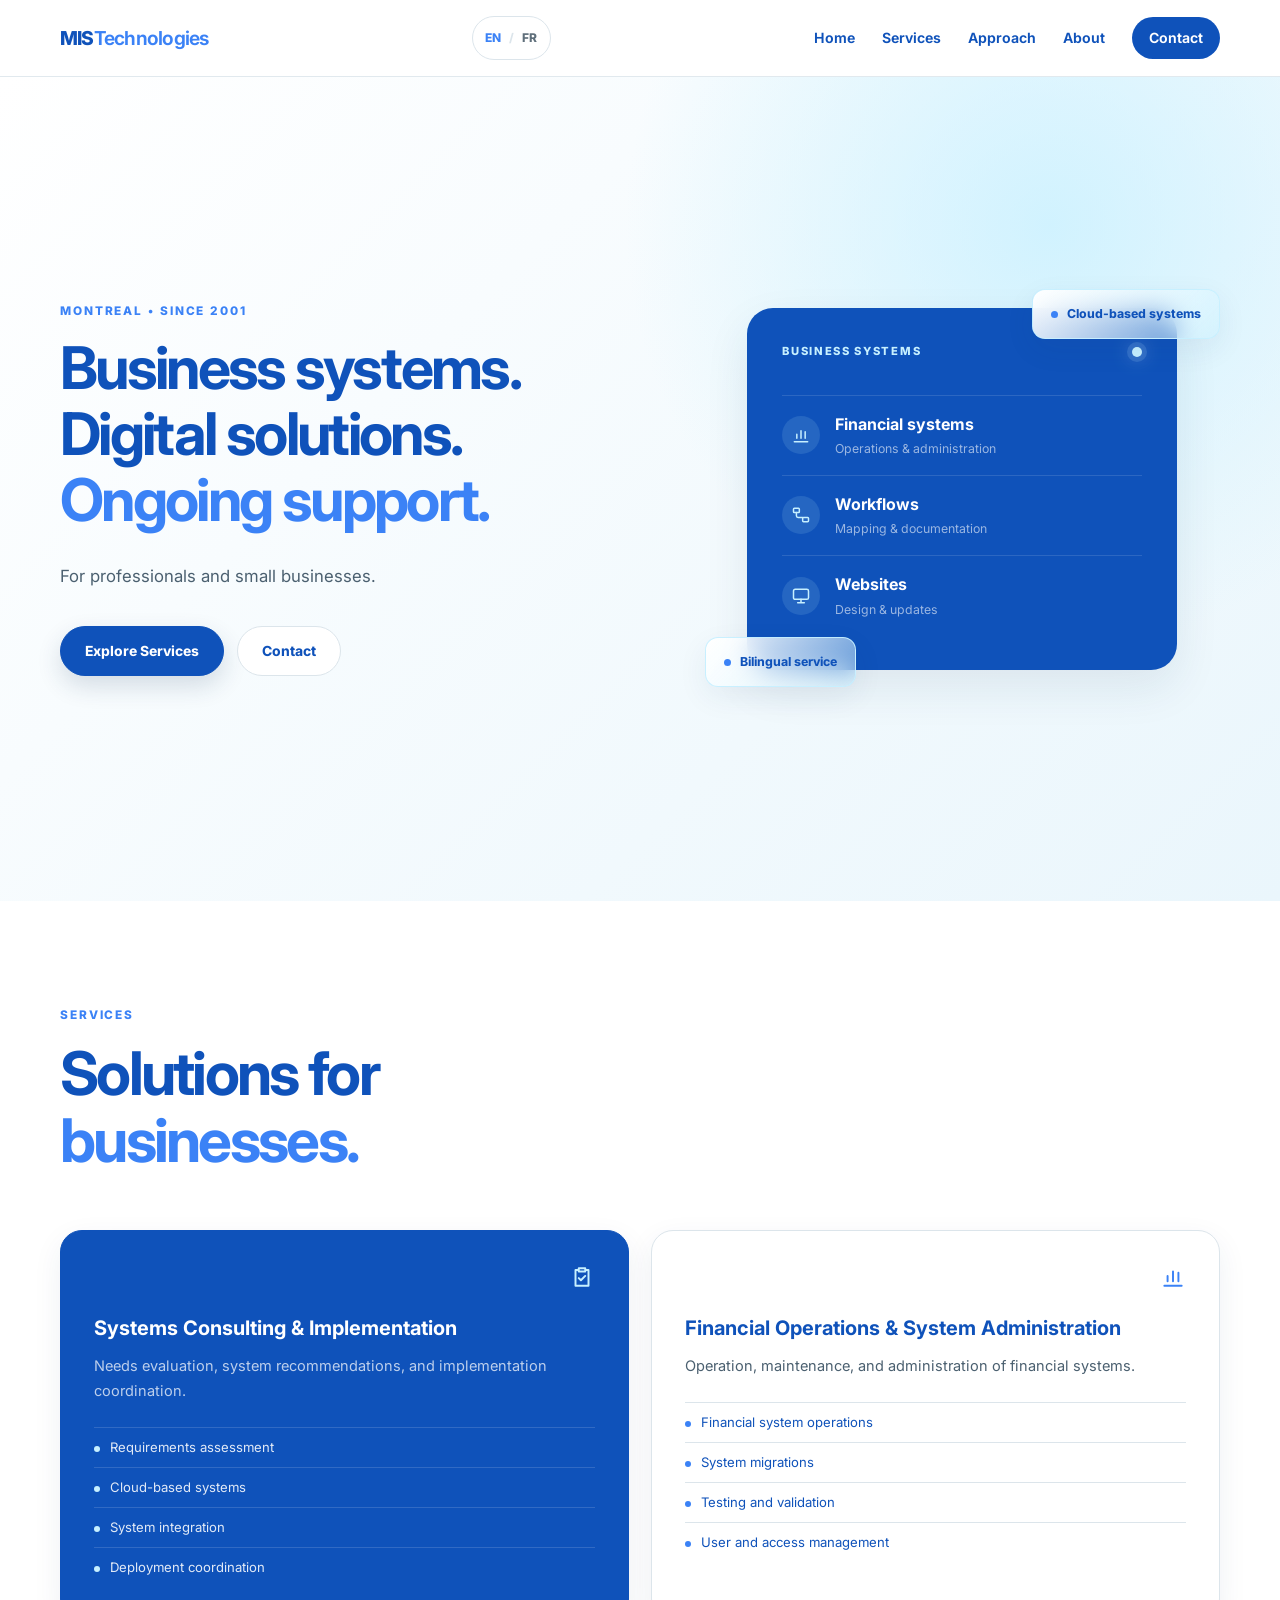
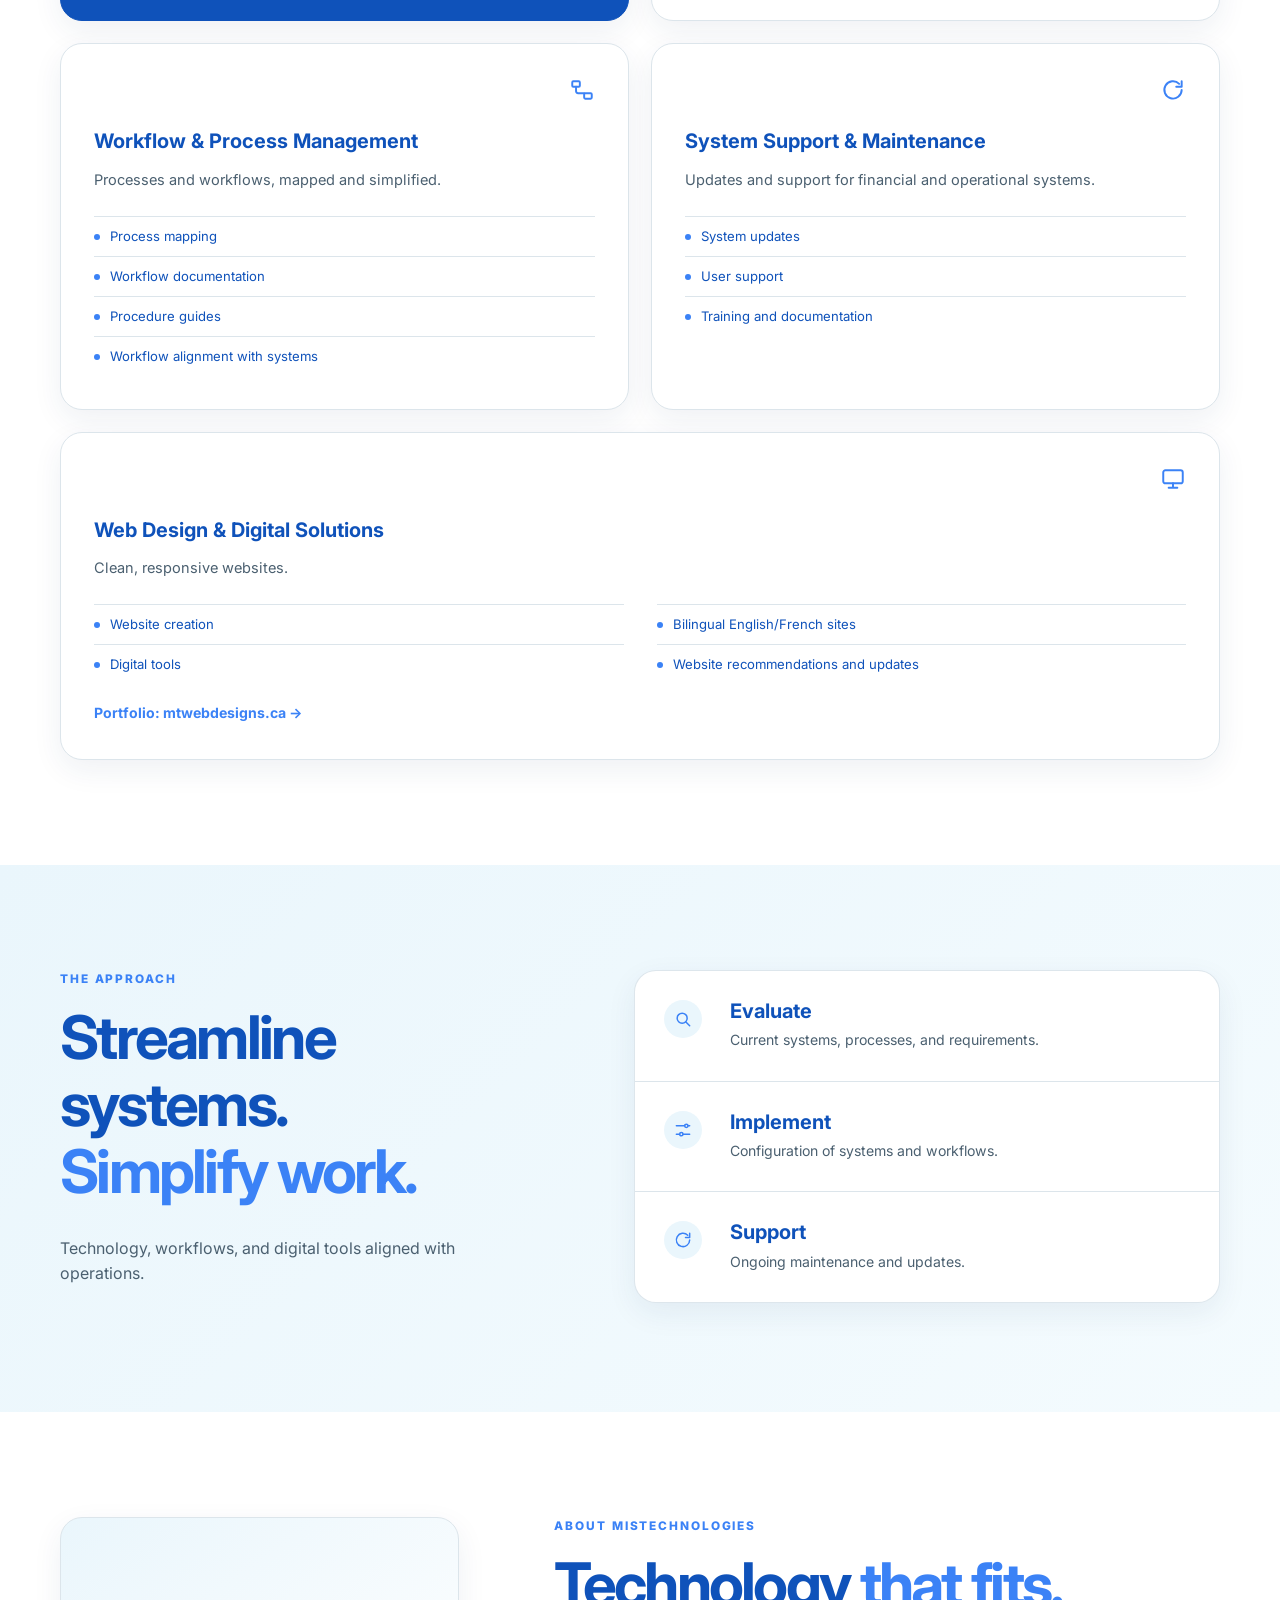
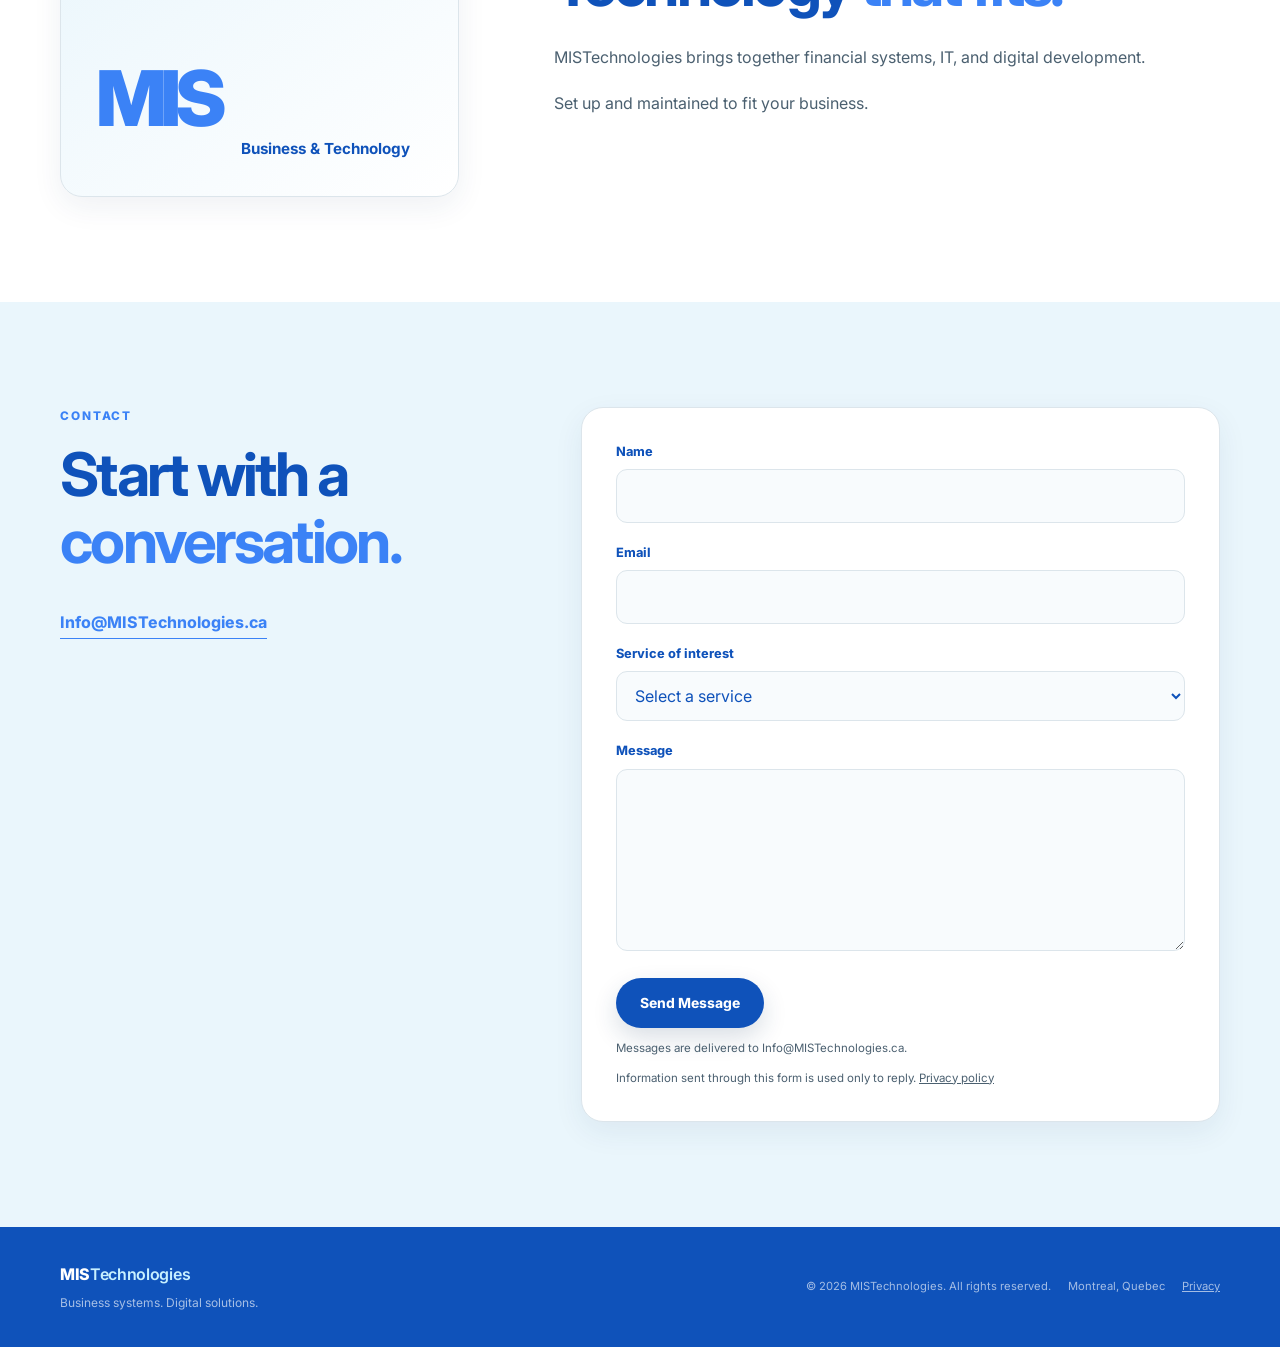
==== commit be337dcf: "Add files via upload" ====
--- a/index.html
+++ b/index.html
@@ -22,7 +22,7 @@
 
   <title>MISTechnologies | Business Systems &amp; Digital Solutions</title>
 
-  <link rel="stylesheet" href="styles.css?v=14">
+  <link rel="stylesheet" href="styles.css?v=15">
 </head>
 
 <body>
@@ -95,7 +95,7 @@
         <div class="hero-content reveal">
 
           <p class="eyebrow" data-i18n="hero.eyebrow">
-            MONTREAL • CLOUD-BASED SYSTEMS
+            MONTREAL • SINCE 2001
           </p>
 
           <h1 data-i18n-html="hero.title">
@@ -105,7 +105,7 @@
           </h1>
 
           <p class="hero-text" data-i18n="hero.text">
-              Systems, workflows, and digital tools for professionals and small businesses.
+              For professionals and small businesses.
           </p>
 
           <div class="hero-actions">
@@ -247,7 +247,7 @@
 
           <h2 data-i18n-html="services.title">
             Solutions for<br>
-            <span>business needs.</span>
+            <span>businesses.</span>
           </h2>
 
         </div>
@@ -389,7 +389,7 @@
             </div>
 
             <h3 data-i18n="services.six.title">
-              Ongoing System Support
+              System Support &amp; Maintenance
             </h3>
 
             <p data-i18n="services.six.text">
@@ -596,7 +596,7 @@
             MISTechnologies brings together financial systems, IT, and digital development.
           </p>
           <p data-i18n="about.text2">
-            Cloud-based systems, set up and maintained for professionals and small businesses.
+            Set up and maintained to fit your business.
           </p>
 
         </div>
@@ -737,10 +737,10 @@
               </option>
 
               <option
-                value="Ongoing System Support"
+                value="System Support & Maintenance"
                 data-i18n="services.six.title"
               >
-                Ongoing System Support
+                System Support &amp; Maintenance
               </option>
 
               <option
@@ -858,7 +858,7 @@
   </footer>
 
 
-  <script src="script.js?v=14"></script>
+  <script src="script.js?v=15"></script>
 
 </body>
 </html>
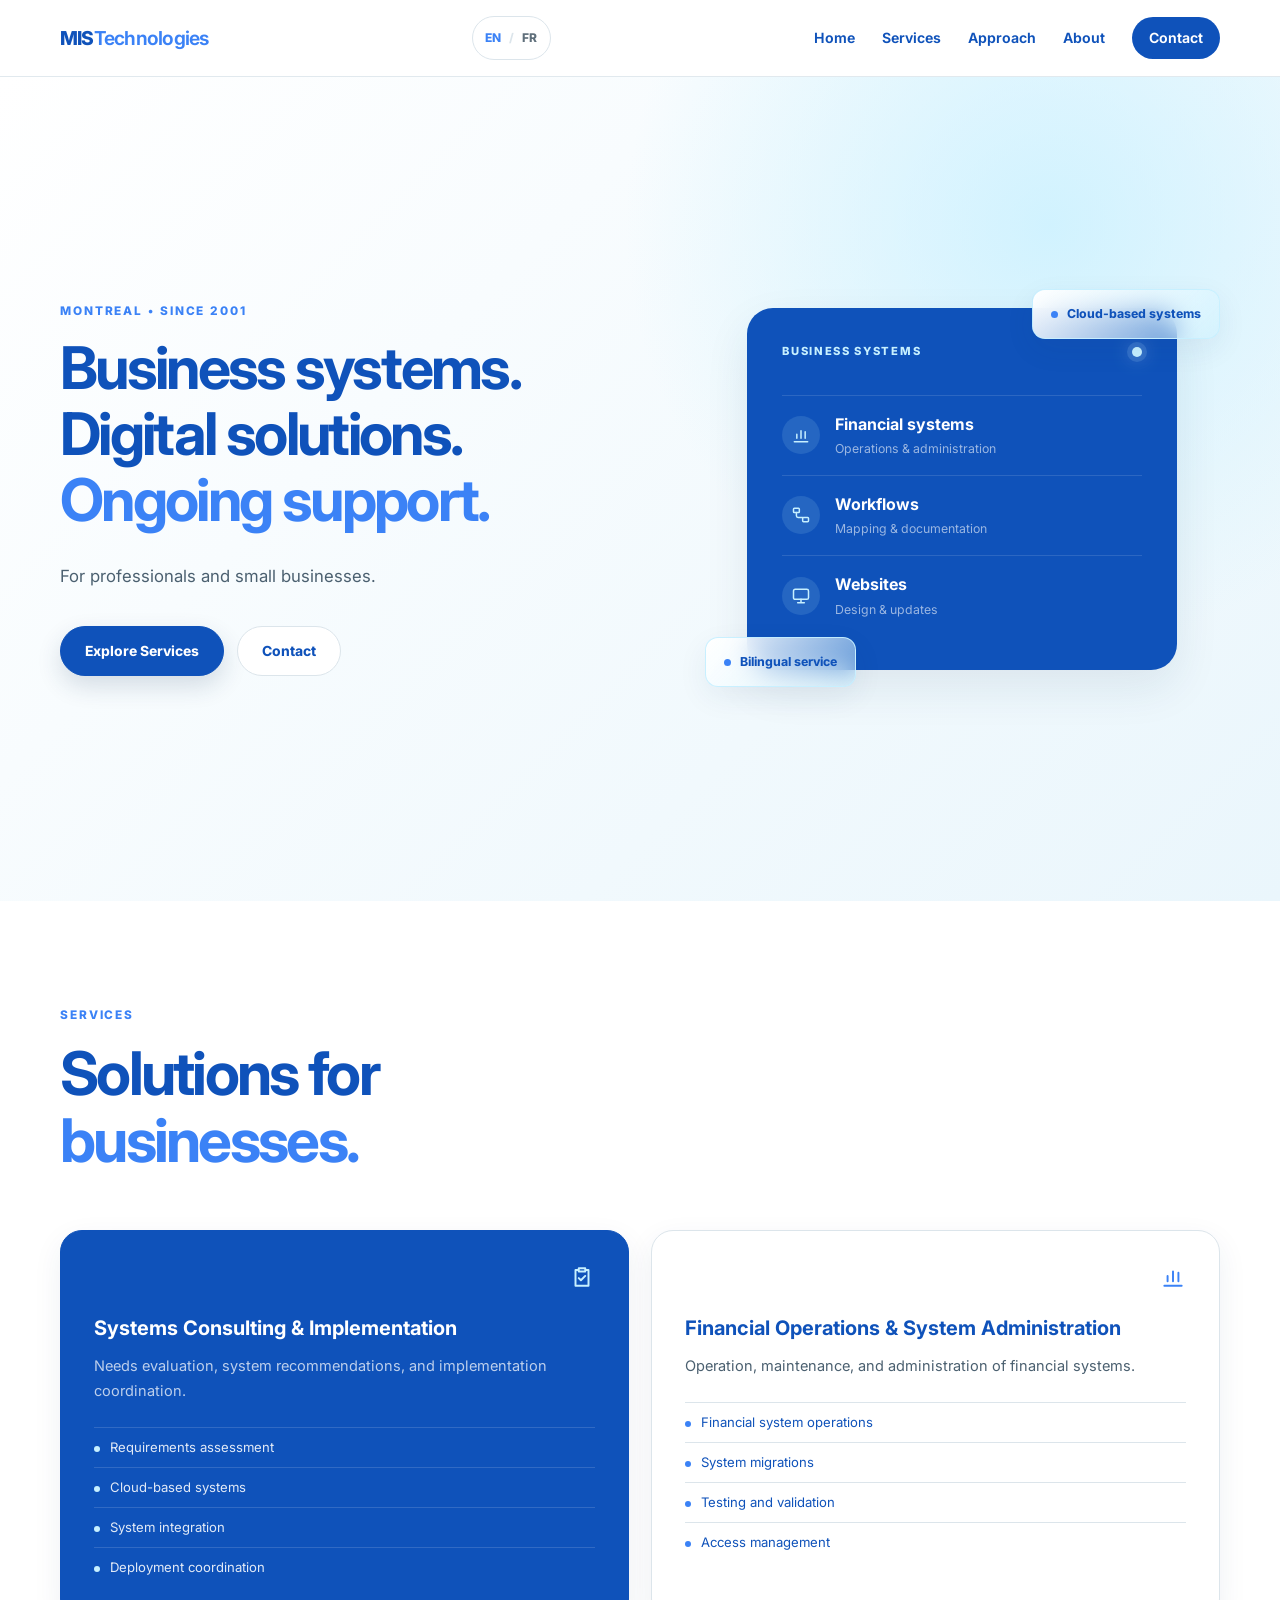
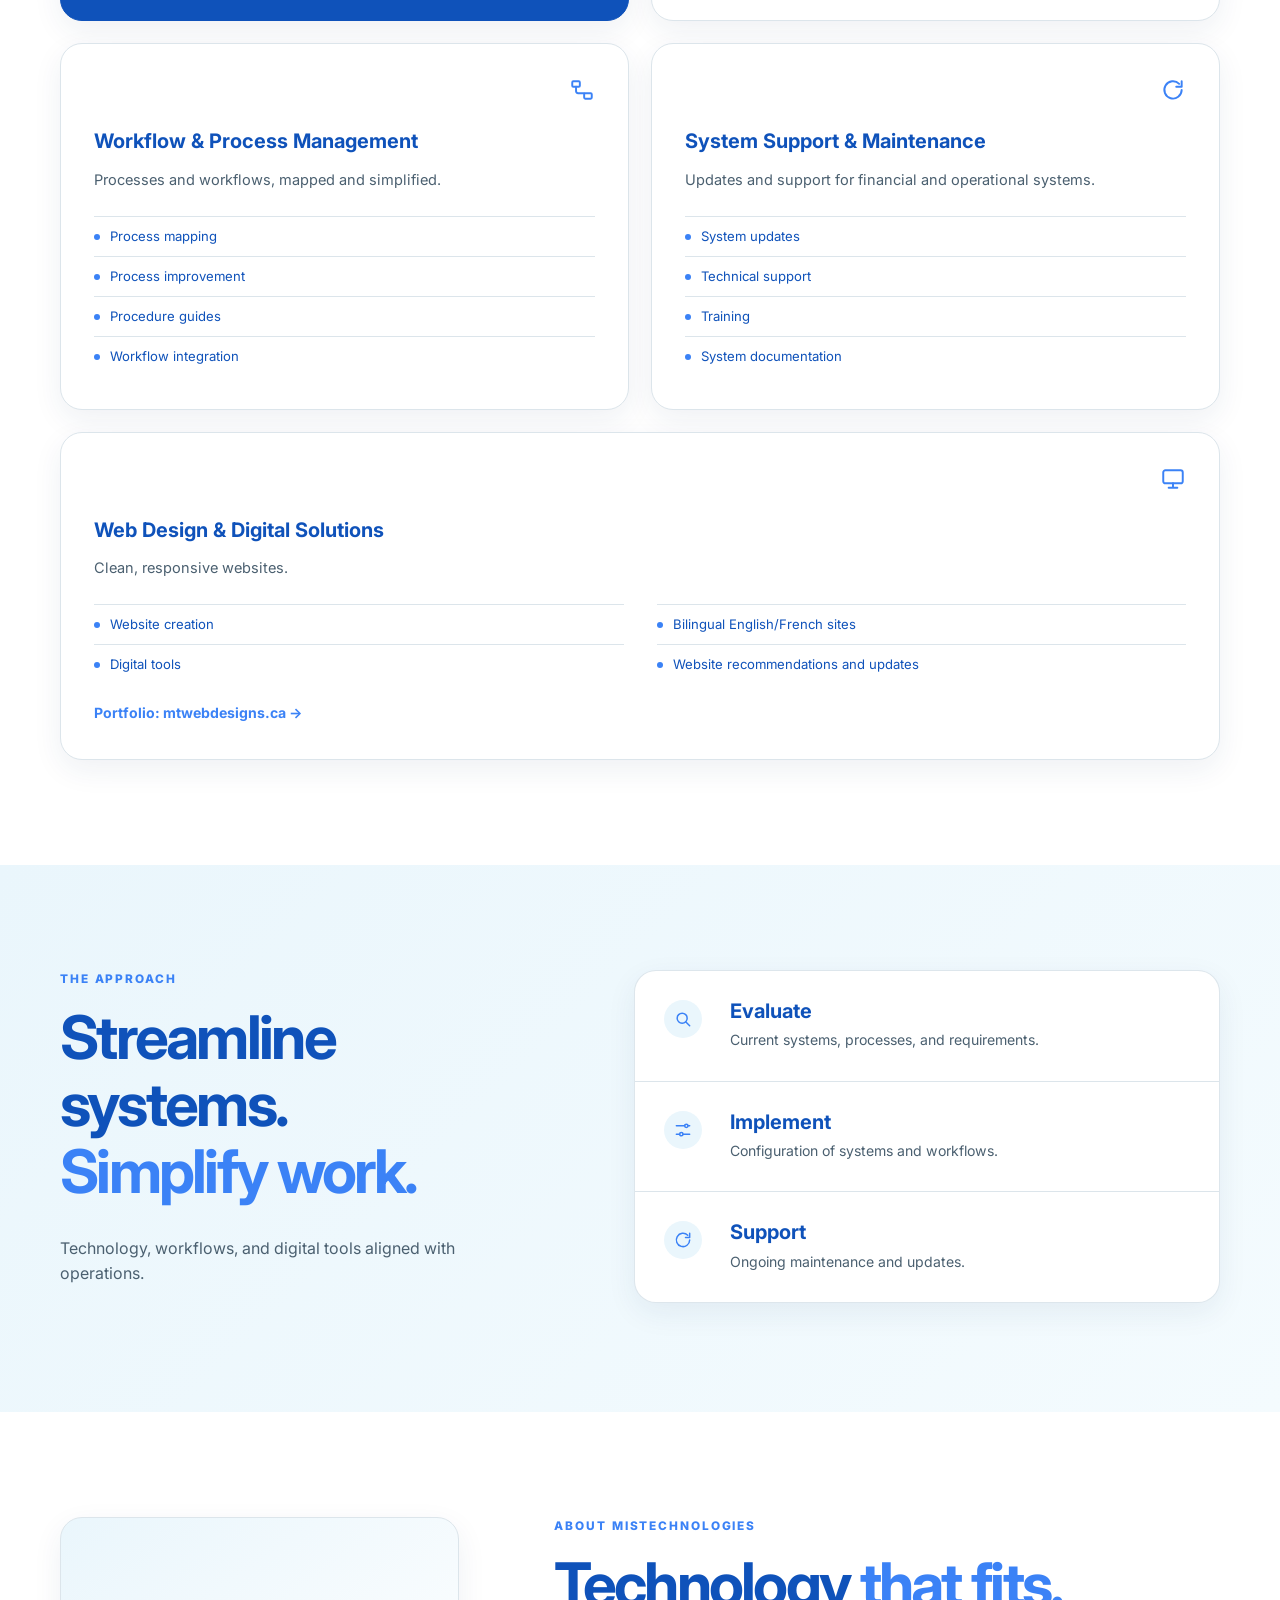
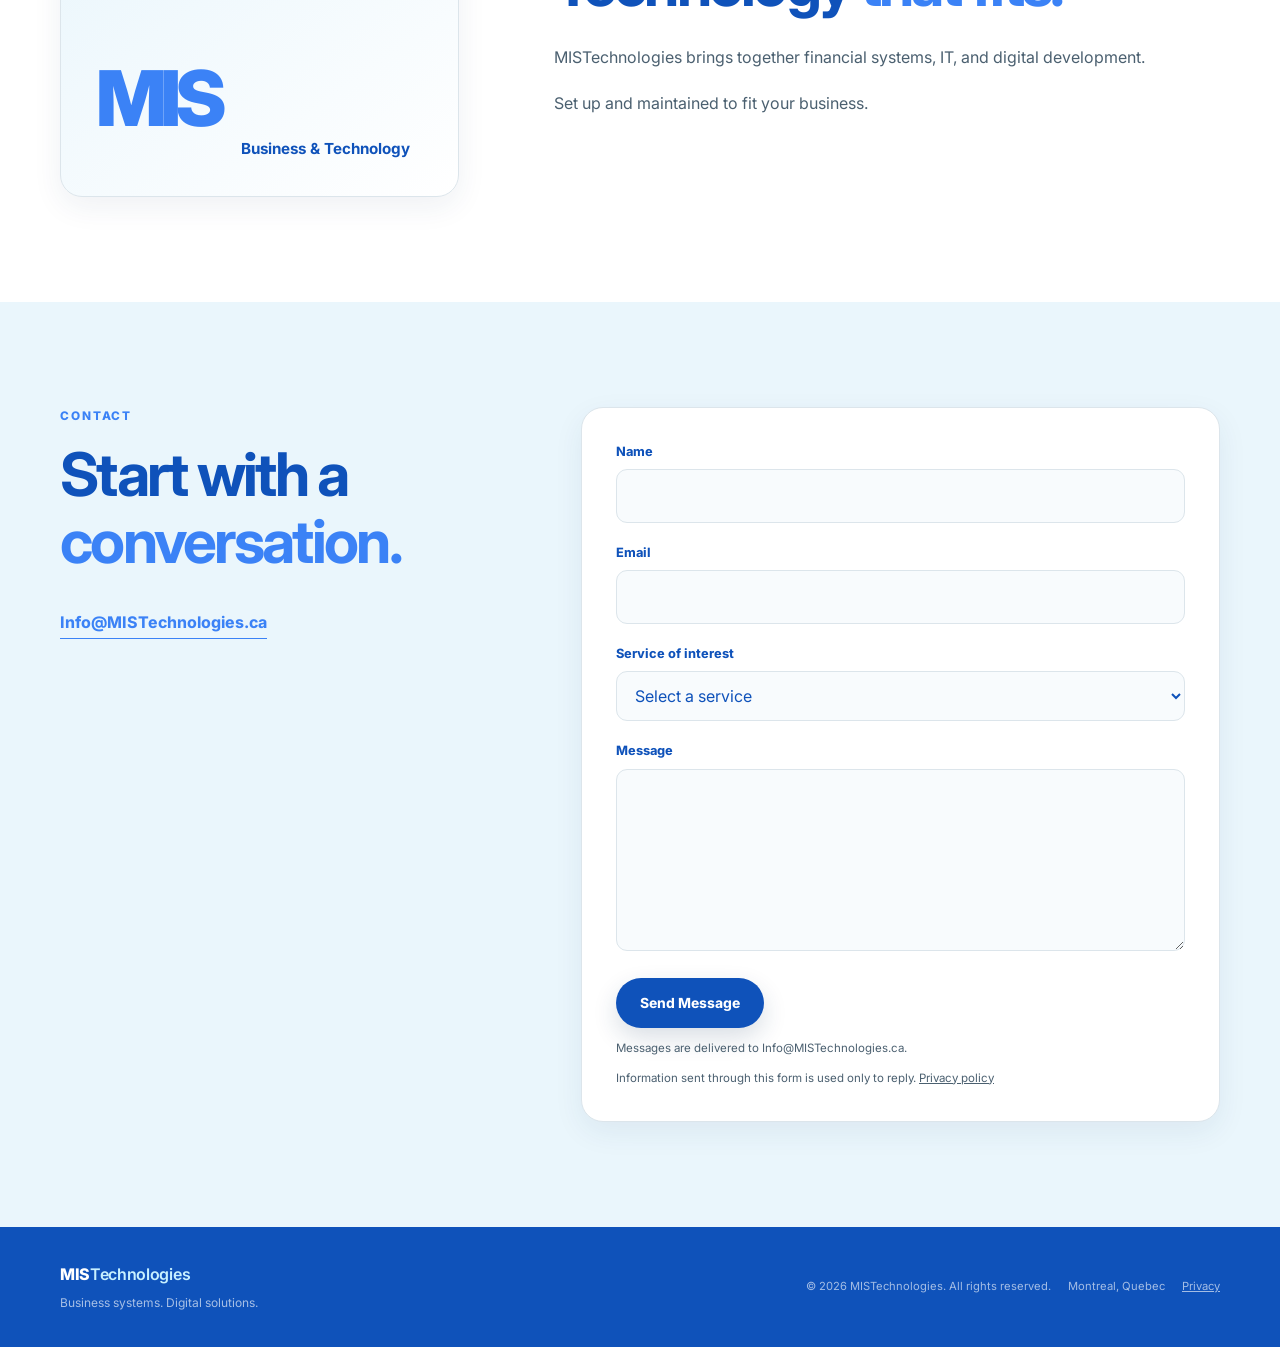
==== commit b8d61b46: "Add files via upload" ====
--- a/index.html
+++ b/index.html
@@ -329,7 +329,7 @@
               </li>
 
               <li data-i18n="services.one.item4">
-              User and access management
+              Access management
               </li>
 
             </ul>
@@ -362,7 +362,7 @@
               </li>
 
               <li data-i18n="services.two.item2">
-              Workflow documentation
+                Process improvement
               </li>
 
               <li data-i18n="services.two.item3">
@@ -370,7 +370,7 @@
               </li>
 
               <li data-i18n="services.two.item4">
-            Workflow alignment with systems
+              Workflow integration
               </li>
 
             </ul>
@@ -403,11 +403,15 @@
               </li>
 
               <li data-i18n="services.six.item2">
-              User support
+                Technical support
+              </li>
+
+              <li data-i18n="services.six.item3">
+                Training
               </li>
 
               <li data-i18n="services.six.item4">
-              Training and documentation
+                System documentation
               </li>
 
             </ul>
@@ -858,7 +862,7 @@
   </footer>
 
 
-  <script src="script.js?v=15"></script>
+  <script src="script.js?v=21"></script>
 
 </body>
 </html>
